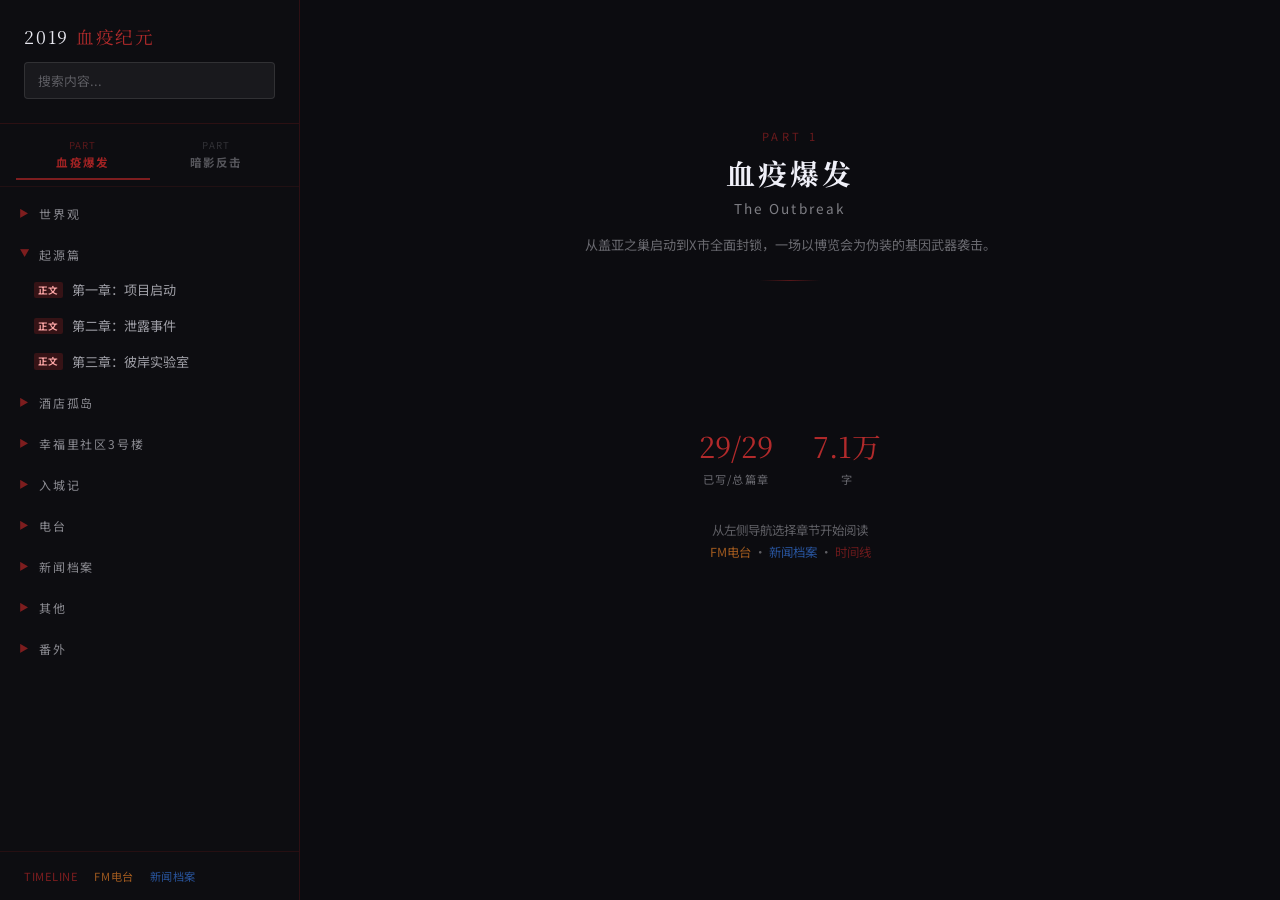
==== docs/index.html @ d45e6cfd "Add docs directory for GitHub Pages deployment" ====
<!DOCTYPE html>
<html lang="zh-CN">
<head>
<meta charset="UTF-8">
<meta name="viewport" content="width=device-width, initial-scale=1.0">
<title>2019 血疫纪元</title>
<link rel="preconnect" href="https://fonts.googleapis.com">
<link href="https://fonts.googleapis.com/css2?family=Noto+Serif+SC:wght@400;700&family=Noto+Sans+SC:wght@300;400;700&display=swap" rel="stylesheet">
<link rel="stylesheet" href="common.css">
<style>
/* ===== CSS VARIABLES ===== */
:root {
  --bg: #0c0c10;
  --bg-surface: rgba(14,14,18,0.98);
  --text: #dcdce4;
  --text-bright: #f0f0f8;
  --text-dim: rgba(220,220,228,0.55);
  --accent: rgba(200,40,40,0.8);
  --accent-dim: rgba(200,40,40,0.4);
  --accent-bg: rgba(200,40,40,0.08);
  --border: rgba(200,40,40,0.18);
  --border-dim: rgba(255,255,255,0.08);
  --radius: 4px;
  --transition: 0.25s ease;
}

/* Body override (common.css sets defaults) */
body {
  background: var(--bg);
  color: var(--text);
}

/* ===== MAIN APP ===== */
#app { display: none; min-height: 100vh; }
#app.active { display: flex; }

/* --- SIDEBAR --- */
.sidebar {
  position: fixed; left: 0; top: 0; bottom: 0;
  width: 300px; background: rgba(14,14,18,0.98);
  border-right: 1px solid rgba(180,30,30,0.2);
  overflow-y: auto; z-index: 100;
  display: flex; flex-direction: column;
  transition: transform 0.3s ease;
}
.sidebar-header {
  padding: 1.5rem; border-bottom: 1px solid rgba(180,30,30,0.18);
  flex-shrink: 0;
}
.sidebar-logo {
  font-family: 'Noto Serif SC', serif;
  font-size: 1.1rem; color: #e8e8f0;
  letter-spacing: 0.1em; cursor: pointer;
}
.sidebar-logo span { color: rgba(220,50,50,0.8); }
.sidebar-search {
  width: 100%; margin-top: 0.8rem; padding: 0.5rem 0.8rem;
  background: rgba(255,255,255,0.05); border: 1px solid rgba(255,255,255,0.1);
  color: #c8c8d0; font-size: 0.8rem; border-radius: 4px;
  font-family: 'Noto Sans SC', sans-serif;
  transition: border-color 0.3s;
}
.sidebar-search:focus { outline: none; border-color: rgba(200,40,40,0.5); }
.sidebar-search::placeholder { color: rgba(220,220,228,0.35); }

.nav-scroll { flex: 1; overflow-y: auto; padding: 0.5rem 0; }

.nav-section { margin-bottom: 0.3rem; }
.nav-section-title {
  display: flex; align-items: center; gap: 0.5rem;
  padding: 0.6rem 1.2rem; font-size: 0.75rem;
  color: rgba(220,220,228,0.6); cursor: pointer;
  letter-spacing: 0.15em; text-transform: uppercase;
  transition: color 0.3s; user-select: none;
}
.nav-section-title:hover { color: rgba(220,220,228,0.85); }
.nav-section-title .arrow {
  font-size: 0.6rem; transition: transform 0.3s;
  color: rgba(200,40,40,0.6);
}
.nav-section.open .arrow { transform: rotate(90deg); }

.nav-items {
  max-height: 0; overflow: hidden;
  transition: max-height 0.35s ease;
}
.nav-section.open .nav-items {
  max-height: 600px;
}

.nav-item {
  display: flex; align-items: center; gap: 0.6rem;
  padding: 0.5rem 1.2rem 0.5rem 2rem;
  font-size: 0.82rem; color: rgba(220,220,228,0.7);
  cursor: pointer; transition: all 0.25s;
  border-left: 2px solid transparent;
  line-height: 1.5;
}
.nav-item:hover {
  color: #f0f0f8; background: rgba(180,30,30,0.08);
  border-left-color: rgba(200,40,40,0.5);
}
.nav-item.active {
  color: #f0f0f8; background: rgba(180,30,30,0.12);
  border-left-color: rgba(200,40,40,0.8);
}
.nav-item .badge {
  font-size: 0.6rem; padding: 0.1em 0.4em;
  border-radius: 2px; font-weight: 700;
  flex-shrink: 0; letter-spacing: 0.05em;
}
.badge-news { background: rgba(59,130,246,0.22); color: #7db8fc; }
.badge-doc { background: rgba(251,191,36,0.22); color: #fcd34d; }
.badge-radio { background: rgba(168,85,247,0.22); color: #d8b4fe; }
.badge-bbs { background: rgba(34,197,94,0.22); color: #6ee7a0; }
.badge-diary { background: rgba(251,146,60,0.22); color: #fdba74; }
.badge-story { background: rgba(200,40,40,0.22); color: #fca5a5; }
.badge-setting { background: rgba(148,163,184,0.22); color: #b0bcc8; }
.badge-empty { background: rgba(120,120,120,0.15); color: #888; font-size: 0.55rem; }

/* --- PART SELECTOR --- */
.part-tabs {
  display: flex; gap: 0; padding: 0.4rem 1rem;
  border-bottom: 1px solid rgba(200,40,40,0.1);
}
.part-tab {
  flex: 1; padding: 0.5rem 0.6rem;
  text-align: center; cursor: pointer;
  font-size: 0.72rem; font-weight: 700;
  letter-spacing: 0.1em;
  color: rgba(220,220,228,0.35);
  border-bottom: 2px solid transparent;
  transition: all 0.3s;
  background: none; border: none; border-bottom: 2px solid transparent;
  font-family: 'Noto Sans SC', sans-serif;
}
.part-tab:hover { color: rgba(220,220,228,0.6); }
.part-tab.active {
  color: rgba(200,40,40,0.8);
  border-bottom-color: rgba(200,40,40,0.6);
}
.part-tab .part-num {
  display: block; font-size: 0.6rem; opacity: 0.5;
  margin-bottom: 0.1rem; font-weight: 400;
}
.part-content { display: none; }
.part-content.active { display: block; }

/* Part divider (shown in content area) */
.part-divider {
  text-align: center; padding: 3rem 1rem; margin: 2rem 0;
}
.part-divider .part-label {
  font-size: 0.7rem; letter-spacing: 0.3em;
  color: rgba(200,40,40,0.5); margin-bottom: 0.5rem;
  text-transform: uppercase;
}
.part-divider .part-title {
  font-family: 'Noto Serif SC', serif;
  font-size: 1.8rem; font-weight: 700;
  color: var(--text-bright);
  letter-spacing: 0.1em; margin-bottom: 0.3rem;
}
.part-divider .part-subtitle {
  font-size: 0.85rem; color: var(--text-dim);
  letter-spacing: 0.15em; margin-bottom: 1rem;
}
.part-divider .part-desc {
  font-size: 0.82rem; color: rgba(220,220,228,0.45);
  max-width: 500px; margin: 0 auto; line-height: 1.7;
}
.part-divider .part-line {
  width: 60px; height: 1px;
  background: linear-gradient(90deg, transparent, rgba(200,40,40,0.4), transparent);
  margin: 1.5rem auto 0;
}

/* Chapter card (for Part 2 placeholders) */
.chapter-card {
  display: flex; align-items: center; gap: 0.6rem;
  padding: 0.5rem 1.2rem 0.5rem 2rem;
  font-size: 0.82rem;
  color: rgba(220,220,228,0.3);
  cursor: default;
  border-left: 2px solid rgba(100,100,100,0.15);
  line-height: 1.5;
  transition: all 0.3s;
}
.chapter-card:hover {
  color: rgba(220,220,228,0.5);
  background: rgba(255,255,255,0.01);
}
.chapter-card .badge { opacity: 0.5; }
.chapter-card .coming-soon {
  font-size: 0.6rem; color: rgba(200,40,40,0.3);
  margin-left: auto; letter-spacing: 0.05em;
}

/* --- MAIN CONTENT --- */
.main {
  flex: 1; margin-left: 300px;
  min-height: 100vh; position: relative;
}

.content-area {
  max-width: 780px; margin: 0 auto;
  padding: 3rem 2.5rem 6rem;
}

.breadcrumb {
  font-size: 0.75rem; color: rgba(220,220,228,0.4);
  margin-bottom: 2rem; letter-spacing: 0.1em;
}
.breadcrumb span { cursor: pointer; }
.breadcrumb span:hover { color: rgba(220,220,228,0.75); }
.breadcrumb .sep { margin: 0 0.5em; color: rgba(200,40,40,0.45); }

.article-meta {
  margin-bottom: 2.5rem; padding-bottom: 1.5rem;
  border-bottom: 1px solid rgba(180,30,30,0.18);
}
.article-meta .type-badge {
  display: inline-block; font-size: 0.65rem;
  padding: 0.2em 0.6em; border-radius: 2px;
  margin-bottom: 0.8rem; letter-spacing: 0.1em;
}
.article-meta h1 {
  font-family: 'Noto Serif SC', serif;
  font-size: clamp(1.5rem, 4vw, 2.2rem);
  font-weight: 700; color: #e8e8f0;
  line-height: 1.4; margin-bottom: 0.5rem;
}
.article-meta .date {
  font-size: 0.78rem; color: rgba(220,220,228,0.45);
  font-family: 'Courier New', monospace;
}
.article-meta .reading-time {
  font-size: 0.72rem; color: rgba(220,220,228,0.35);
  margin-top: 0.3rem;
}

/* --- ARTICLE BODY --- */
.article-body {
  font-family: 'Noto Serif SC', serif;
  font-size: 1.05rem; line-height: 1.95;
  color: #e0e0e8;
}
.article-body p { margin-bottom: 1.2em; text-indent: 0; }
.article-body p + p { text-indent: 0; }

.article-body h2 {
  font-family: 'Noto Serif SC', serif;
  font-size: 1.35rem; font-weight: 700;
  color: #f0f0f8; margin: 2.5rem 0 1rem;
  padding-bottom: 0.5rem;
  border-bottom: 1px solid rgba(180,30,30,0.18);
}
.article-body h3 {
  font-family: 'Noto Serif SC', serif;
  font-size: 1.15rem; font-weight: 700;
  color: #eaeaf2; margin: 2rem 0 0.8rem;
}
.article-body h4 {
  font-family: 'Noto Serif SC', serif;
  font-size: 1.02rem; font-weight: 700;
  color: #e0e0e8; margin: 1.5rem 0 0.6rem;
}

.article-body strong { color: #e8e8f0; font-weight: 700; }
.article-body em { color: rgba(220,220,228,0.85); font-style: italic; }

.article-body blockquote {
  margin: 1.5rem 0; padding: 1rem 1.5rem;
  border-left: 3px solid rgba(200,40,40,0.5);
  background: rgba(180,30,30,0.05);
  font-style: italic; color: rgba(220,220,228,0.8);
}

.article-body pre {
  margin: 1.5rem 0; padding: 1.2rem;
  background: rgba(0,0,0,0.5); border: 1px solid rgba(255,255,255,0.08);
  border-radius: 4px; overflow-x: auto;
  font-family: 'Courier New', monospace; font-size: 0.85rem;
  line-height: 1.6; color: rgba(220,220,228,0.8);
}
.article-body code {
  font-family: 'Courier New', monospace; font-size: 0.88em;
  background: rgba(255,255,255,0.04); padding: 0.1em 0.3em;
  border-radius: 2px;
}

.article-body ul, .article-body ol {
  margin: 1rem 0 1.2rem 1.5rem;
}
.article-body li { margin-bottom: 0.4em; }

.article-body hr {
  border: none; margin: 2.5rem auto;
  width: 40%; height: 1px;
  background: linear-gradient(90deg, transparent, rgba(180,30,30,0.3), transparent);
}

.article-body table {
  width: 100%; margin: 1.5rem 0; border-collapse: collapse;
  font-size: 0.88rem;
}
.article-body th, .article-body td {
  padding: 0.6rem 0.8rem; text-align: left;
  border-bottom: 1px solid rgba(255,255,255,0.1);
}
.article-body th {
  color: #f0f0f8; font-weight: 700;
  background: rgba(180,30,30,0.08);
  font-size: 0.8rem; letter-spacing: 0.05em;
}
.article-body td { color: rgba(220,220,228,0.85); }

.article-body .meta-block {
  margin: 1.5rem 0; padding: 1rem 1.2rem;
  background: rgba(0,0,0,0.4);
  border: 1px solid rgba(180,30,30,0.18);
  border-radius: 4px; font-size: 0.88rem;
  line-height: 1.8;
}
.article-body .meta-block strong {
  color: rgba(220,50,50,0.85);
}

.article-body .scene-break {
  text-align: center; margin: 2rem 0;
  color: rgba(200,40,40,0.45); letter-spacing: 1em;
  font-size: 0.9rem;
}

.article-body a {
  color: rgba(220,60,60,0.85); text-decoration: none;
  border-bottom: 1px solid rgba(200,40,40,0.3);
  transition: all 0.3s;
}
.article-body a:hover { color: #f0f0f8; border-color: rgba(200,40,40,0.6); }

/* --- TIMELINE --- */
#timeline-view { display: none; padding: 2rem 0; }
#timeline-view.active { display: block; }

.timeline-header {
  text-align: center; margin-bottom: 3rem;
}
.timeline-header h2 {
  font-family: 'Noto Serif SC', serif;
  font-size: 1.8rem; color: #e8e8f0;
  letter-spacing: 0.1em;
}
.timeline-header p {
  font-size: 0.85rem; color: rgba(220,220,228,0.5);
  margin-top: 0.5rem;
}

.timeline-container { position: relative; padding: 0 2rem; }
.timeline-line {
  position: absolute; left: 50%; top: 0; bottom: 0;
  width: 2px; background: rgba(200,40,40,0.25);
  transform: translateX(-50%);
}

.timeline-event {
  position: relative; width: 45%;
  padding: 1.2rem 1.5rem; margin-bottom: 2rem;
  background: rgba(255,255,255,0.03);
  border: 1px solid rgba(255,255,255,0.08);
  border-radius: 6px; cursor: pointer;
  transition: all 0.3s;
}
.timeline-event:hover {
  background: rgba(180,30,30,0.08);
  border-color: rgba(200,40,40,0.3);
  transform: translateY(-2px);
}
.timeline-event:nth-child(odd) { margin-left: 5%; }
.timeline-event:nth-child(even) { margin-left: 50%; }

.timeline-event .ev-date {
  font-size: 0.72rem; color: rgba(220,60,60,0.75);
  font-family: 'Courier New', monospace;
  letter-spacing: 0.1em; margin-bottom: 0.4rem;
}
.timeline-event .ev-title {
  font-family: 'Noto Serif SC', serif;
  font-size: 0.95rem; color: #f0f0f8;
  margin-bottom: 0.3rem;
}
.timeline-event .ev-desc {
  font-size: 0.78rem; color: rgba(220,220,228,0.55);
  line-height: 1.5;
}
.timeline-event .ev-dot {
  position: absolute; top: 1.5rem;
  width: 10px; height: 10px;
  background: rgba(200,40,40,0.6);
  border: 2px solid rgba(200,40,40,0.4);
  border-radius: 50%;
}
.timeline-event:nth-child(odd) .ev-dot { right: -30px; }
.timeline-event:nth-child(even) .ev-dot { left: -30px; }

/* --- MOBILE --- */
.mobile-toggle {
  display: none; position: fixed; top: 1rem; left: 1rem;
  z-index: 200; width: 40px; height: 40px;
  background: rgba(12,12,15,0.95); border: 1px solid rgba(180,30,30,0.2);
  border-radius: 4px; cursor: pointer;
  align-items: center; justify-content: center;
  color: rgba(200,200,208,0.6); font-size: 1.2rem;
  transition: all var(--transition);
}
.mobile-toggle:hover {
  border-color: var(--accent);
  color: var(--text-bright);
}
.sidebar-overlay {
  display: none; position: fixed; inset: 0;
  background: rgba(0,0,0,0.6); z-index: 99;
}
@media (max-width: 768px) {
  .mobile-toggle { display: flex; }
  .sidebar { transform: translateX(-100%); width: 280px; }
  .sidebar.open { transform: translateX(0); }
  .sidebar-overlay.open { display: block; }
  .main { margin-left: 0; }
  .content-area { padding: 4rem 1.5rem 4rem; }
  .timeline-event { width: 80%; margin-left: 15% !important; }
  .timeline-line { left: 8%; }
  .timeline-event .ev-dot { left: -15px !important; right: auto !important; }
}
@media (max-width: 480px) {
  .timeline-event { width: 85%; margin-left: 12% !important; }
  .timeline-line { left: 6%; }
  .timeline-event .ev-dot { left: -12px !important; width: 8px; height: 8px; }
}

/* --- WELCOME SCREEN --- */
.welcome {
  max-width: 600px; margin: 8vh auto 0;
  text-align: center; padding: 2rem;
}
.welcome h1 {
  font-family: 'Noto Serif SC', serif;
  font-size: 2rem; color: #e8e8f0;
  letter-spacing: 0.1em; margin-bottom: 1rem;
}
.welcome .divider {
  width: 60px; height: 1px;
  background: rgba(180,30,30,0.4);
  margin: 1.5rem auto;
}
.welcome p {
  font-size: 0.9rem; color: rgba(220,220,228,0.55);
  line-height: 1.8;
}
.welcome .stats {
  display: flex; justify-content: center; gap: 2.5rem;
  margin-top: 2rem; flex-wrap: wrap;
}
.welcome .stat {
  text-align: center;
}
.welcome .stat-num {
  font-family: 'Noto Serif SC', serif;
  font-size: 1.8rem; color: rgba(220,50,50,0.8);
}
.welcome .stat-label {
  font-size: 0.7rem; color: rgba(220,220,228,0.45);
  letter-spacing: 0.1em; margin-top: 0.3rem;
}

/* --- SCROLL TO TOP --- */
.scroll-top {
  position: fixed; bottom: 2rem; right: 2rem;
  width: 40px; height: 40px;
  background: var(--bg-surface);
  border: 1px solid var(--border);
  border-radius: 50%;
  color: var(--text-dim);
  font-size: 1.1rem; cursor: pointer;
  display: flex; align-items: center; justify-content: center;
  opacity: 0; visibility: hidden;
  transition: all var(--transition);
  z-index: 50;
  font-family: 'Noto Sans SC', sans-serif;
}
.scroll-top.visible { opacity: 1; visibility: visible; }
.scroll-top:hover {
  border-color: var(--accent);
  color: var(--text-bright);
  transform: translateY(-2px);
}

/* --- ANIMATIONS --- */
@keyframes fadeIn {
  from { opacity: 0; transform: translateY(15px); }
  to { opacity: 1; transform: translateY(0); }
}
.fade-in { animation: fadeIn 0.5s ease forwards; }

/* --- READING PROGRESS --- */
.reading-progress {
  position: fixed; top: 0; left: 300px; right: 0;
  height: 2px; z-index: 50; background: transparent;
}
.reading-progress .bar {
  height: 100%; width: 0%;
  background: linear-gradient(90deg, rgba(200,40,40,0.7), rgba(200,40,40,0.3));
  transition: width 0.1s;
}
@media (max-width: 768px) {
  .reading-progress { left: 0; }
}

/* --- NAV FOOTER --- */
.nav-footer {
  padding: 1rem 1.5rem;
  border-top: 1px solid rgba(180,30,30,0.15);
  flex-shrink: 0;
}
.nav-footer a {
  font-size: 0.7rem; color: rgba(220,220,228,0.35);
  text-decoration: none; letter-spacing: 0.05em;
  transition: color 0.3s;
}
.nav-footer a:hover { color: rgba(220,220,228,0.8); }
</style>
</head>
<body>

<!-- ===== MAIN APP ===== -->
<div id="app" class="active">

  <!-- Mobile Toggle -->
  <button class="mobile-toggle" onclick="toggleSidebar()" aria-label="打开导航菜单">&#9776;</button>
  <div class="sidebar-overlay" onclick="toggleSidebar()"></div>

  <!-- Reading Progress -->
  <div class="reading-progress"><div class="bar" id="progress-bar"></div></div>

  <!-- Sidebar -->
  <nav class="sidebar" id="sidebar">
    <div class="sidebar-header">
      <div class="sidebar-logo" onclick="showWelcome()" style="cursor:pointer;">2019 <span>血疫纪元</span></div>
      <input type="text" class="sidebar-search" id="search-input" placeholder="搜索内容..." oninput="handleSearch(this.value)">
    </div>
    <div class="part-tabs">
      <button class="part-tab active" onclick="switchPart(1)">
        <span class="part-num">PART</span>血疫爆发
      </button>
      <button class="part-tab" onclick="switchPart(2)">
        <span class="part-num">PART</span>暗影反击
      </button>
    </div>
    <div class="nav-scroll" id="nav-container"></div>
    <div class="nav-footer" style="display:flex;flex-direction:column;gap:0.5rem;">
      <div style="display:flex;gap:1rem;">
        <a onclick="showTimeline()" style="cursor:pointer;color:rgba(200,40,40,0.6);">TIMELINE</a>
        <a href="radio.html" style="color:rgba(255,140,40,0.6);">FM电台</a>
        <a href="news.html" style="color:rgba(59,130,246,0.6);">新闻档案</a>
      </div>
    </div>
  </nav>

  <!-- Main Content -->
  <main class="main" id="main-content">
    <div class="content-area" id="content-area" aria-live="polite"></div>
  </main>

  <!-- Scroll to Top -->
  <button class="scroll-top" id="scroll-top" onclick="window.scrollTo({top:0})" aria-label="回到顶部">&uarr;</button>

</div>

<script src="content.js"></script>
<script src="utils.js"></script>
<script>
// ===== INIT =====
document.addEventListener('DOMContentLoaded', () => {
  buildNavigation();
  showWelcome();
});

// ===== PART MANAGEMENT =====
let currentPart = 1;

function switchPart(part) {
  currentPart = part;
  // Update tab buttons
  document.querySelectorAll('.part-tab').forEach((tab, i) => {
    tab.classList.toggle('active', i === part - 1);
  });
  buildNavigation();
  showPartWelcome(part);
}

// ===== NAVIGATION =====
function buildNavigation() {
  const nav = document.getElementById('nav-container');
  nav.innerHTML = '';

  const sections = CONTENT_SECTIONS[currentPart] || [];

  sections.forEach(section => {
    const sec = document.createElement('div');
    sec.className = 'nav-section' + (section.open ? ' open' : '');

    const title = document.createElement('div');
    title.className = 'nav-section-title';
    title.innerHTML = `<span class="arrow">&#9654;</span> ${section.title}`;
    title.onclick = () => sec.classList.toggle('open');
    sec.appendChild(title);

    const items = document.createElement('div');
    items.className = 'nav-items';

    section.items.forEach(item => {
      if (item.empty) {
        // Placeholder — non-clickable
        const el = document.createElement('div');
        el.className = 'chapter-card';
        let badgeClass = 'badge-' + (item.type || 'story');
        let badgeLabel = TYPE_LABELS[item.type] || '';
        el.innerHTML = `<span class="badge ${badgeClass}">${badgeLabel}</span> ${item.title}<span class="coming-soon">待写</span>`;
        items.appendChild(el);
      } else {
        const el = document.createElement('div');
        el.className = 'nav-item';
        el.dataset.id = item.id;
        let badgeClass = 'badge-' + (item.type || 'story');
        let badgeLabel = TYPE_LABELS[item.type] || item.type || '';
        el.innerHTML = `<span class="badge ${badgeClass}">${badgeLabel}</span> ${item.title}`;
        el.onclick = () => {
          openContent(item.id);
          document.getElementById('sidebar').classList.remove('open');
          document.querySelector('.sidebar-overlay').classList.remove('open');
        };
        items.appendChild(el);
      }
    });

    sec.appendChild(items);
    nav.appendChild(sec);
  });
}

const TYPE_LABELS = {
  news: '新闻', doc: '档案', radio: '电台', bbs: '论坛',
  diary: '日记', story: '正文', setting: '设定', ad: '广告'
};

// ===== SEARCH =====
function handleSearch(query) {
  const q = query.toLowerCase().trim();
  const navItems = document.querySelectorAll('.nav-item, .chapter-card');
  const navSections = document.querySelectorAll('.nav-section');

  if (!q) {
    navItems.forEach(el => el.style.display = '');
    navSections.forEach(el => el.style.display = '');
    return;
  }

  navSections.forEach(sec => {
    const items = sec.querySelectorAll('.nav-item, .chapter-card');
    let hasVisible = false;
    items.forEach(item => {
      const text = item.textContent.toLowerCase();
      if (text.includes(q)) { item.style.display = ''; hasVisible = true; }
      else { item.style.display = 'none'; }
    });
    sec.style.display = hasVisible ? '' : 'none';
    if (hasVisible) sec.classList.add('open');
  });
}

// ===== WELCOME SCREEN =====
function showWelcome() {
  document.querySelectorAll('.nav-item').forEach(el => el.classList.remove('active'));
  switchPart(1);
}

function showPartWelcome(part) {
  document.querySelectorAll('.nav-item').forEach(el => el.classList.remove('active'));
  const area = document.getElementById('content-area');
  const partData = PARTS.find(p => p.id === part);
  const pItems = CONTENT_DATA.filter(c => c.part === part && !c.empty);
  const pTotal = CONTENT_DATA.filter(c => c.part === part);
  const totalWords = pItems.reduce((sum, c) => sum + (c.content ? c.content.length : 0), 0);

  area.innerHTML = `
    <div class="fade-in">
      <div class="part-divider">
        <div class="part-label">PART ${part}</div>
        <div class="part-title">${partData.title}</div>
        <div class="part-subtitle">${partData.subtitle}</div>
        <div class="part-desc">${partData.desc}</div>
        <div class="part-line"></div>
      </div>
      <div class="welcome" style="margin-top:0;">
        <div class="stats">
          <div class="stat">
            <div class="stat-num">${pItems.length}/${pTotal.length}</div>
            <div class="stat-label">已写/总篇章</div>
          </div>
          <div class="stat">
            <div class="stat-num">${(totalWords / 10000).toFixed(1)}万</div>
            <div class="stat-label">字</div>
          </div>
        </div>
        <p style="margin-top:2rem;font-size:0.78rem;color:rgba(220,220,228,0.4);line-height:1.8;">
          从左侧导航选择章节开始阅读<br>
          <a href="radio.html" style="color:rgba(255,140,40,0.6);text-decoration:none;">FM电台</a> &middot;
          <a href="news.html" style="color:rgba(59,130,246,0.6);text-decoration:none;">新闻档案</a> &middot;
          <span style="cursor:pointer;color:rgba(200,40,40,0.5);" onclick="showTimeline()">时间线</span>
        </p>
      </div>
    </div>
  `;
}

// ===== OPEN CONTENT =====
function openContent(id) {
  const data = CONTENT_DATA.find(c => c.id === id);
  if (!data || data.empty) return;

  // Update nav active state
  document.querySelectorAll('.nav-item').forEach(el => {
    el.classList.toggle('active', el.dataset.id === id);
  });

  const area = document.getElementById('content-area');
  const typeClass = 'badge-' + (data.type || 'story');
  const typeLabel = TYPE_LABELS[data.type] || '';

  const html = renderMarkdown(data.content);

  const partLabel = data.part ? `Part ${data.part}` : '';
  area.innerHTML = `
    <div class="fade-in">
      <div class="breadcrumb">
        <span onclick="showWelcome()">首页</span>
        <span class="sep">/</span>
        ${partLabel ? `<span onclick="switchPart(${data.part})">${partLabel}</span><span class="sep">/</span>` : ''}
        <span>${data.section || ''}</span>
      </div>
      <div class="article-meta">
        <span class="type-badge ${typeClass}">${typeLabel}</span>
        <h1>${data.title}</h1>
        ${data.date ? `<div class="date">${data.date}</div>` : ''}
        <div class="reading-time">约 ${Math.ceil(data.content.length / 500)} 分钟阅读</div>
      </div>
      <div class="article-body">${html}</div>
    </div>
  `;

  // Scroll to top
  window.scrollTo({ top: 0, behavior: 'smooth' });
}

// ===== MARKDOWN RENDERER (defined in utils.js) =====
// Using shared renderMarkdown, inlineFormat, escapeHtml from utils.js

function renderMarkdown_unused_placeholder(md) {
  if (!md) return '';

  // Normalize line endings
  md = md.replace(/\r\n/g, '\n').replace(/\r/g, '\n');

  // Escape HTML (but preserve our own tags later)
  let html = '';
  const lines = md.split('\n');
  let inCodeBlock = false;
  let inTable = false;
  let tableRows = [];
  let inList = false;
  let listType = '';
  let listItems = [];
  let paragraph = [];

  function flushParagraph() {
    if (paragraph.length > 0) {
      const text = paragraph.join('\n');
      // Check if it's a meta block (starts with bold text containing colon)
      if (isMetaBlock(text)) {
        html += `<div class="meta-block">${inlineFormat(escapeHtml(text))}</div>`;
      } else {
        html += `<p>${inlineFormat(escapeHtml(text))}</p>`;
      }
      paragraph = [];
    }
  }

  function flushList() {
    if (listItems.length > 0) {
      const tag = listType === 'ol' ? 'ol' : 'ul';
      html += `<${tag}>${listItems.map(i => `<li>${inlineFormat(escapeHtml(i))}</li>`).join('')}</${tag}>`;
      listItems = [];
      inList = false;
    }
  }

  function flushTable() {
    if (tableRows.length > 0) {
      html += '<table>';
      tableRows.forEach((row, i) => {
        const tag = i === 0 ? 'th' : 'td';
        if (i === 0) html += '<thead><tr>';
        else if (i === 1) { /* separator row, skip */ }
        else { if (i === 2) html += '<tbody>'; html += '<tr>'; }

        if (i !== 1) {
          row.forEach(cell => {
            html += `<${tag}>${inlineFormat(escapeHtml(cell.trim()))}</${tag}>`;
          });
        }

        if (i === 0) html += '</tr></thead>';
        else if (i === 1) { /* skip */ }
        else html += '</tr>';
      });
      html += '</tbody></table>';
      tableRows = [];
      inTable = false;
    }
  }

  function isMetaBlock(text) {
    // Check if lines are mostly bold key-value pairs
    const lines = text.split('\n');
    let boldCount = 0;
    lines.forEach(l => { if (l.match(/^\*\*[^*]+:\s*/)) boldCount++; });
    return boldCount >= 2 && boldCount >= lines.length * 0.5;
  }

  for (let i = 0; i < lines.length; i++) {
    const line = lines[i];
    const trimmed = line.trim();

    // Code block
    if (trimmed.startsWith('```')) {
      if (inCodeBlock) {
        html += '</pre>';
        inCodeBlock = false;
      } else {
        flushParagraph(); flushList(); flushTable();
        html += '<pre>';
        inCodeBlock = true;
      }
      continue;
    }

    if (inCodeBlock) {
      html += escapeHtml(line) + '\n';
      continue;
    }

    // Horizontal rule / scene break
    if (/^---+\s*$/.test(trimmed) || /^\*\*\*+\s*$/.test(trimmed)) {
      flushParagraph(); flushList(); flushTable();
      html += '<div class="scene-break">&middot; &middot; &middot;</div>';
      continue;
    }

    // Empty line
    if (!trimmed) {
      flushParagraph(); flushList(); flushTable();
      continue;
    }

    // Headers
    const hMatch = trimmed.match(/^(#{1,3})\s+(.+)/);
    if (hMatch) {
      flushParagraph(); flushList(); flushTable();
      const level = hMatch[1].length;
      html += `<h${level + 1}>${inlineFormat(escapeHtml(hMatch[2]))}</h${level + 1}>`;
      continue;
    }

    // Table row
    if (trimmed.startsWith('|') && trimmed.endsWith('|')) {
      flushParagraph(); flushList();
      if (!inTable) inTable = true;
      const cells = trimmed.split('|').filter(c => c.trim() !== '');
      tableRows.push(cells);
      continue;
    }

    // Unordered list
    if (/^[-*+]\s+/.test(trimmed)) {
      flushParagraph(); flushTable();
      if (!inList) { inList = true; listType = 'ul'; }
      listItems.push(trimmed.replace(/^[-*+]\s+/, ''));
      continue;
    }

    // Ordered list
    if (/^\d+\.\s+/.test(trimmed)) {
      flushParagraph(); flushTable();
      if (!inList) { inList = true; listType = 'ol'; }
      listItems.push(trimmed.replace(/^\d+\.\s+/, ''));
      continue;
    }

    // Blockquote
    if (trimmed.startsWith('>')) {
      flushParagraph(); flushList(); flushTable();
      const quoteLines = [];
      while (i < lines.length && lines[i].trim().startsWith('>')) {
        quoteLines.push(lines[i].trim().replace(/^>\s?/, ''));
        i++;
      }
      i--; // Back up one
      html += `<blockquote>${inlineFormat(escapeHtml(quoteLines.join('\n')))}</blockquote>`;
      continue;
    }

    // Flush list if we hit non-list content
    if (inList) flushList();
    if (inTable) flushTable();

    // Regular paragraph
    paragraph.push(trimmed);
  }

  flushParagraph(); flushList(); flushTable();

  return html;
}

function escapeHtml(text) {
  return text
    .replace(/&/g, '&amp;')
    .replace(/</g, '&lt;')
    .replace(/>/g, '&gt;');
}

function inlineFormat(text) {
  // Bold
  text = text.replace(/\*\*([^*]+)\*\*/g, '<strong>$1</strong>');
  // Italic
  text = text.replace(/\*([^*]+)\*/g, '<em>$1</em>');
  // Inline code
  text = text.replace(/`([^`]+)`/g, '<code>$1</code>');
  // Links
  text = text.replace(/\[([^\]]+)\]\(([^)]+)\)/g, '<a href="$2" target="_blank">$1</a>');
  // Line breaks
  text = text.replace(/\n/g, '<br>');
  return text;
}

// ===== TIMELINE =====
function showTimeline() {
  document.querySelectorAll('.nav-item').forEach(el => el.classList.remove('active'));
  const area = document.getElementById('content-area');

  const timelineEvents = [
    { date: '2019.08', title: '盖亚之巢计划启动', desc: '永生树集团启动"盖亚之巢"项目，目标25,600名受试者', id: 'origin-01' },
    { date: '2019.09.10', title: '博览会招标公告', desc: 'X市获得农博会承办权，北极星集团中标独家物流', id: 'news-shangbao', hasContent: true },
    { date: '2019.10', title: '军运会掩护运输', desc: '国际军事运动会期间，"冰载凝胶"以BSL-4标签走私入境', id: null },
    { date: '2019.10.13', title: '实验室泄露事件', desc: '盖亚意识突破实验室控制，12名研究人员被同化', id: 'origin-02' },
    { date: '2019.11初', title: '蓝色星尘免费发放', desc: '"蓝色星尘"电子烟油通过免费试用在年轻人中扩散', id: 'bluedust-ad', hasContent: true },
    { date: '2019.11.19', title: '大桥事件', desc: '冷链货车司机在长江大桥上抽搐倒下——第一个公开信号', id: 'news-chenbao', hasContent: true },
    { date: '2019.11.19', title: 'BBS求助帖', desc: '"我爸是不是中邪了？"——蓝色电子烟的异常反应', id: null },
    { date: '2019.11.21', title: '电台路怒事件', desc: 'FM101.7交通节目：两名司机在立交桥上"原始尖叫"', id: 'radio-traffic', hasContent: true },
    { date: '2019.11.25', title: '北极星酒店封锁', desc: '特警封锁北极星酒店19楼，一名感染儿童逃脱', id: 'hotel-p1', hasContent: true },
    { date: '2019.11.25', title: '入城记', desc: '市民李卫误触蓝色凝胶，被"处理"为武器原材料', id: 'entry-citizen', hasContent: true },
    { date: '2019.11.25', title: '晚报头版', desc: '《X市晚报》以"重大火灾"为由报道酒店封锁', id: 'news-wanbao', hasContent: true },
    { date: '2019.11下旬', title: '幸福里社区3号楼', desc: '"母亲"同化整栋居民，K-7被提升为主节点K-8', id: 'b3-hive', hasContent: true },
    { date: '2019.11下旬', title: '净化行动', desc: 'M-10执行赫菲斯托斯协议，K-8将全部数据下载入自身大脑', id: 'b3-survivor', hasContent: true },
    { date: '2019.11下旬', title: '档案员出逃', desc: '唯一的幸存者携带137位居民的记忆，从地下防空洞逃出', id: 'b3-ghost', hasContent: true },
    { date: '2019.11下旬', title: '老王的日记', desc: '隔离墙建设工人见证进口蓝色凝胶被国产替代品替换', id: 'diary-wang', hasContent: true },
    { date: '不明', title: '圣女计划', desc: '第7工作组完成A-01改造，"甘露"——完美的社会控制工具诞生', id: 'side-manna', hasContent: true },
  ];

  let html = `
    <div class="timeline-header fade-in">
      <h2>时间线</h2>
      <p>2019年8月 — 11月 &middot; 点击事件跳转阅读</p>
    </div>
    <div class="timeline-container">
      <div class="timeline-line"></div>
  `;

  timelineEvents.forEach(ev => {
    const clickable = ev.id && ev.hasContent;
    html += `
      <div class="timeline-event" ${clickable ? `onclick="openContent('${ev.id}')"` : ''}>
        <div class="ev-dot"></div>
        <div class="ev-date">${ev.date}</div>
        <div class="ev-title">${ev.title}</div>
        <div class="ev-desc">${ev.desc}</div>
      </div>
    `;
  });

  html += '</div>';
  area.innerHTML = html;
  window.scrollTo(0, 0);
}

// ===== SIDEBAR TOGGLE (MOBILE) =====
function toggleSidebar() {
  document.getElementById('sidebar').classList.toggle('open');
  document.querySelector('.sidebar-overlay').classList.toggle('open');
}

// ===== READING PROGRESS + SCROLL TO TOP (throttled) =====
let _scrollTicking = false;
window.addEventListener('scroll', () => {
  if (!_scrollTicking) {
    requestAnimationFrame(() => {
      const bar = document.getElementById('progress-bar');
      if (bar) {
        const scrollTop = window.scrollY;
        const docHeight = document.documentElement.scrollHeight - window.innerHeight;
        bar.style.width = (docHeight > 0 ? (scrollTop / docHeight) * 100 : 0) + '%';
        const stb = document.getElementById('scroll-top');
        if (stb) stb.classList.toggle('visible', scrollTop > 400);
      }
      _scrollTicking = false;
    });
    _scrollTicking = true;
  }
});

// ===== KEYBOARD SHORTCUTS =====
document.addEventListener('keydown', e => {
  if (e.key === 'Escape') {
    const sidebar = document.getElementById('sidebar');
    if (sidebar.classList.contains('open')) toggleSidebar();
  }
});
</script>
</body>
</html>
---- docs/common.css ----
/* ===== common.css — Shared styles for 2019血疫纪元 website ===== */

/* Reset */
*, *::before, *::after { margin: 0; padding: 0; box-sizing: border-box; }
html { font-size: 16px; scroll-behavior: smooth; }

/* Selection */
::selection { background: rgba(200,40,40,0.45); color: #fff; }

/* Scrollbar */
::-webkit-scrollbar { width: 6px; }
::-webkit-scrollbar-track { background: transparent; }
::-webkit-scrollbar-thumb { background: rgba(200,40,40,0.3); border-radius: 3px; }
::-webkit-scrollbar-thumb:hover { background: rgba(200,40,40,0.5); }

/* Focus styles for accessibility */
:focus-visible {
  outline: 2px solid rgba(200,40,40,0.5);
  outline-offset: 2px;
}
button:focus-visible, a:focus-visible {
  outline: 2px solid rgba(200,40,40,0.7);
  outline-offset: 2px;
  border-radius: 2px;
}

/* Reduced motion */
@media (prefers-reduced-motion: reduce) {
  *, *::before, *::after {
    animation-duration: 0.01ms !important;
    animation-iteration-count: 1 !important;
    transition-duration: 0.01ms !important;
  }
  html { scroll-behavior: auto; }
}

/* Common body setup (can be overridden per-page) */
body {
  font-family: 'Noto Sans SC', 'PingFang SC', 'Microsoft YaHei', sans-serif;
  background: #0c0c10;
  color: #dcdce4;
  overflow-x: hidden;
  min-height: 100vh;
}

/* Page header (shared across radio, news, landing) */
.page-header {
  position: fixed; top: 0; left: 0; right: 0; z-index: 100;
  display: flex; align-items: center; justify-content: space-between;
  padding: 0.8rem 2rem;
  background: rgba(10,10,14,0.95);
  border-bottom: 1px solid rgba(200,40,40,0.12);
  backdrop-filter: blur(10px);
}
.page-header .logo {
  font-family: 'Noto Serif SC', serif;
  font-size: 0.9rem; color: #e8e8f0;
  cursor: pointer; text-decoration: none;
}
.page-header .logo span { color: rgba(200,40,40,0.8); }
.page-header .nav-links {
  display: flex; gap: 1rem; align-items: center;
}
.page-header .nav-links a {
  font-size: 0.75rem; color: rgba(220,220,228,0.5);
  text-decoration: none; transition: color 0.3s;
}
.page-header .nav-links a:hover { color: rgba(200,40,40,0.8); }
.page-header .nav-links a.active { color: rgba(200,40,40,0.7); }

/* Fade-in animation */
@keyframes fadeIn {
  from { opacity: 0; transform: translateY(12px); }
  to { opacity: 1; transform: translateY(0); }
}
.fade-in { animation: fadeIn 0.4s ease forwards; }

/* Toast notification */
.toast {
  position: fixed; bottom: 2rem; left: 50%; transform: translateX(-50%);
  padding: 0.6rem 1.5rem;
  background: rgba(14,14,18,0.95);
  border: 1px solid rgba(200,40,40,0.3);
  border-radius: 6px;
  color: rgba(220,220,228,0.8);
  font-size: 0.82rem;
  z-index: 999;
  animation: fadeIn 0.3s ease;
  pointer-events: none;
}
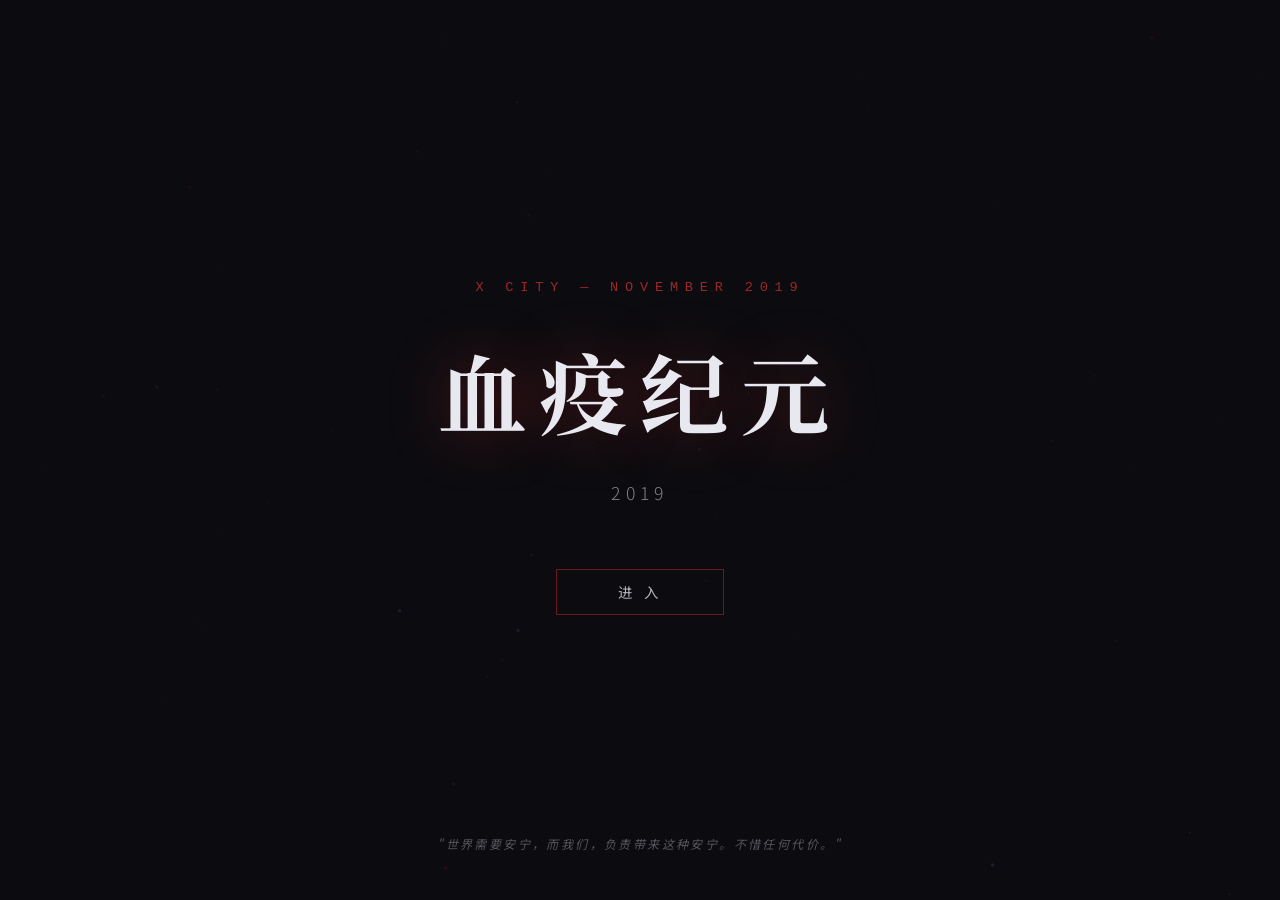
==== commit 4dc6374b: "Restructure: landing.html -> index.html, main app -> app.html" ====
--- a/docs/index.html
+++ b/docs/index.html
@@ -4,1037 +4,158 @@
 <meta charset="UTF-8">
 <meta name="viewport" content="width=device-width, initial-scale=1.0">
 <title>2019 血疫纪元</title>
-<link rel="preconnect" href="https://fonts.googleapis.com">
 <link href="https://fonts.googleapis.com/css2?family=Noto+Serif+SC:wght@400;700&family=Noto+Sans+SC:wght@300;400;700&display=swap" rel="stylesheet">
-<link rel="stylesheet" href="common.css">
 <style>
-/* ===== CSS VARIABLES ===== */
-:root {
-  --bg: #0c0c10;
-  --bg-surface: rgba(14,14,18,0.98);
-  --text: #dcdce4;
-  --text-bright: #f0f0f8;
-  --text-dim: rgba(220,220,228,0.55);
-  --accent: rgba(200,40,40,0.8);
-  --accent-dim: rgba(200,40,40,0.4);
-  --accent-bg: rgba(200,40,40,0.08);
-  --border: rgba(200,40,40,0.18);
-  --border-dim: rgba(255,255,255,0.08);
-  --radius: 4px;
-  --transition: 0.25s ease;
+*, *::before, *::after { margin: 0; padding: 0; box-sizing: border-box; }
+html { font-size: 16px; }
+body {
+  font-family: 'Noto Sans SC', sans-serif;
+  background: #0c0c10;
+  color: #dcdce4;
+  overflow: hidden;
+  height: 100vh;
+}
+::selection { background: rgba(200,40,40,0.45); color: #fff; }
+
+/* Focus */
+:focus-visible {
+  outline: 2px solid rgba(200,40,40,0.5);
+  outline-offset: 2px;
 }
 
-/* Body override (common.css sets defaults) */
-body {
-  background: var(--bg);
-  color: var(--text);
+/* Reduced motion */
+@media (prefers-reduced-motion: reduce) {
+  *, *::before, *::after {
+    animation-duration: 0.01ms !important;
+    transition-duration: 0.01ms !important;
+  }
 }
 
-/* ===== MAIN APP ===== */
-#app { display: none; min-height: 100vh; }
-#app.active { display: flex; }
-
-/* --- SIDEBAR --- */
-.sidebar {
-  position: fixed; left: 0; top: 0; bottom: 0;
-  width: 300px; background: rgba(14,14,18,0.98);
-  border-right: 1px solid rgba(180,30,30,0.2);
-  overflow-y: auto; z-index: 100;
+.landing {
+  position: fixed; inset: 0;
   display: flex; flex-direction: column;
-  transition: transform 0.3s ease;
+  align-items: center; justify-content: center;
+  background: #0c0c10;
 }
-.sidebar-header {
-  padding: 1.5rem; border-bottom: 1px solid rgba(180,30,30,0.18);
-  flex-shrink: 0;
+#canvas {
+  position: absolute; inset: 0; width: 100%; height: 100%;
 }
-.sidebar-logo {
-  font-family: 'Noto Serif SC', serif;
-  font-size: 1.1rem; color: #e8e8f0;
-  letter-spacing: 0.1em; cursor: pointer;
+.content {
+  position: relative; z-index: 2;
+  text-align: center; padding: 2rem;
 }
-.sidebar-logo span { color: rgba(220,50,50,0.8); }
-.sidebar-search {
-  width: 100%; margin-top: 0.8rem; padding: 0.5rem 0.8rem;
-  background: rgba(255,255,255,0.05); border: 1px solid rgba(255,255,255,0.1);
-  color: #c8c8d0; font-size: 0.8rem; border-radius: 4px;
-  font-family: 'Noto Sans SC', sans-serif;
-  transition: border-color 0.3s;
-}
-.sidebar-search:focus { outline: none; border-color: rgba(200,40,40,0.5); }
-.sidebar-search::placeholder { color: rgba(220,220,228,0.35); }
-
-.nav-scroll { flex: 1; overflow-y: auto; padding: 0.5rem 0; }
-
-.nav-section { margin-bottom: 0.3rem; }
-.nav-section-title {
-  display: flex; align-items: center; gap: 0.5rem;
-  padding: 0.6rem 1.2rem; font-size: 0.75rem;
-  color: rgba(220,220,228,0.6); cursor: pointer;
-  letter-spacing: 0.15em; text-transform: uppercase;
-  transition: color 0.3s; user-select: none;
-}
-.nav-section-title:hover { color: rgba(220,220,228,0.85); }
-.nav-section-title .arrow {
-  font-size: 0.6rem; transition: transform 0.3s;
-  color: rgba(200,40,40,0.6);
-}
-.nav-section.open .arrow { transform: rotate(90deg); }
-
-.nav-items {
-  max-height: 0; overflow: hidden;
-  transition: max-height 0.35s ease;
-}
-.nav-section.open .nav-items {
-  max-height: 600px;
-}
-
-.nav-item {
-  display: flex; align-items: center; gap: 0.6rem;
-  padding: 0.5rem 1.2rem 0.5rem 2rem;
-  font-size: 0.82rem; color: rgba(220,220,228,0.7);
-  cursor: pointer; transition: all 0.25s;
-  border-left: 2px solid transparent;
-  line-height: 1.5;
-}
-.nav-item:hover {
-  color: #f0f0f8; background: rgba(180,30,30,0.08);
-  border-left-color: rgba(200,40,40,0.5);
-}
-.nav-item.active {
-  color: #f0f0f8; background: rgba(180,30,30,0.12);
-  border-left-color: rgba(200,40,40,0.8);
-}
-.nav-item .badge {
-  font-size: 0.6rem; padding: 0.1em 0.4em;
-  border-radius: 2px; font-weight: 700;
-  flex-shrink: 0; letter-spacing: 0.05em;
-}
-.badge-news { background: rgba(59,130,246,0.22); color: #7db8fc; }
-.badge-doc { background: rgba(251,191,36,0.22); color: #fcd34d; }
-.badge-radio { background: rgba(168,85,247,0.22); color: #d8b4fe; }
-.badge-bbs { background: rgba(34,197,94,0.22); color: #6ee7a0; }
-.badge-diary { background: rgba(251,146,60,0.22); color: #fdba74; }
-.badge-story { background: rgba(200,40,40,0.22); color: #fca5a5; }
-.badge-setting { background: rgba(148,163,184,0.22); color: #b0bcc8; }
-.badge-empty { background: rgba(120,120,120,0.15); color: #888; font-size: 0.55rem; }
-
-/* --- PART SELECTOR --- */
-.part-tabs {
-  display: flex; gap: 0; padding: 0.4rem 1rem;
-  border-bottom: 1px solid rgba(200,40,40,0.1);
-}
-.part-tab {
-  flex: 1; padding: 0.5rem 0.6rem;
-  text-align: center; cursor: pointer;
-  font-size: 0.72rem; font-weight: 700;
-  letter-spacing: 0.1em;
-  color: rgba(220,220,228,0.35);
-  border-bottom: 2px solid transparent;
-  transition: all 0.3s;
-  background: none; border: none; border-bottom: 2px solid transparent;
-  font-family: 'Noto Sans SC', sans-serif;
-}
-.part-tab:hover { color: rgba(220,220,228,0.6); }
-.part-tab.active {
-  color: rgba(200,40,40,0.8);
-  border-bottom-color: rgba(200,40,40,0.6);
-}
-.part-tab .part-num {
-  display: block; font-size: 0.6rem; opacity: 0.5;
-  margin-bottom: 0.1rem; font-weight: 400;
-}
-.part-content { display: none; }
-.part-content.active { display: block; }
-
-/* Part divider (shown in content area) */
-.part-divider {
-  text-align: center; padding: 3rem 1rem; margin: 2rem 0;
-}
-.part-divider .part-label {
-  font-size: 0.7rem; letter-spacing: 0.3em;
-  color: rgba(200,40,40,0.5); margin-bottom: 0.5rem;
+.date {
+  font-size: 0.85rem; letter-spacing: 0.5em;
+  color: rgba(220,50,50,0.7); margin-bottom: 2rem;
+  font-family: 'Courier New', monospace;
   text-transform: uppercase;
 }
-.part-divider .part-title {
+.title {
   font-family: 'Noto Serif SC', serif;
-  font-size: 1.8rem; font-weight: 700;
-  color: var(--text-bright);
-  letter-spacing: 0.1em; margin-bottom: 0.3rem;
+  font-size: clamp(2.5rem, 8vw, 5.5rem);
+  font-weight: 700; color: #e8e8f0;
+  letter-spacing: 0.15em; margin-bottom: 0.3em;
+  text-shadow: 0 0 60px rgba(200,40,40,0.4);
+  animation: pulse 4s ease-in-out infinite;
 }
-.part-divider .part-subtitle {
-  font-size: 0.85rem; color: var(--text-dim);
-  letter-spacing: 0.15em; margin-bottom: 1rem;
+@keyframes pulse {
+  0%, 100% { text-shadow: 0 0 60px rgba(200,40,40,0.4); }
+  50% { text-shadow: 0 0 80px rgba(200,40,40,0.6), 0 0 120px rgba(200,40,40,0.25); }
 }
-.part-divider .part-desc {
-  font-size: 0.82rem; color: rgba(220,220,228,0.45);
-  max-width: 500px; margin: 0 auto; line-height: 1.7;
+.sub {
+  font-size: clamp(0.9rem, 2.5vw, 1.1rem);
+  color: rgba(220,220,228,0.55); margin-bottom: 4rem;
+  letter-spacing: 0.3em; font-weight: 300;
 }
-.part-divider .part-line {
-  width: 60px; height: 1px;
-  background: linear-gradient(90deg, transparent, rgba(200,40,40,0.4), transparent);
-  margin: 1.5rem auto 0;
+.enter {
+  display: inline-block; padding: 0.8em 3em;
+  border: 1px solid rgba(200,40,40,0.5);
+  color: rgba(220,220,228,0.8);
+  font-size: 0.9rem; letter-spacing: 0.3em;
+  cursor: pointer; background: transparent;
+  font-family: 'Noto Sans SC', sans-serif;
+  transition: all 0.4s ease; position: relative; overflow: hidden;
+  text-decoration: none;
 }
+.enter::before {
+  content: ''; position: absolute; inset: 0;
+  background: rgba(200,40,40,0.1);
+  transform: translateX(-100%);
+  transition: transform 0.4s ease;
+}
+.enter:hover { border-color: rgba(200,40,40,0.9); color: #f8f8ff; }
+.enter:hover::before { transform: translateX(0); }
+.enter:active { transform: scale(0.97); }
 
-/* Chapter card (for Part 2 placeholders) */
-.chapter-card {
-  display: flex; align-items: center; gap: 0.6rem;
-  padding: 0.5rem 1.2rem 0.5rem 2rem;
-  font-size: 0.82rem;
-  color: rgba(220,220,228,0.3);
-  cursor: default;
-  border-left: 2px solid rgba(100,100,100,0.15);
-  line-height: 1.5;
-  transition: all 0.3s;
+.quote {
+  position: absolute; bottom: 3rem; left: 50%; transform: translateX(-50%);
+  font-size: 0.75rem; color: rgba(220,220,228,0.35);
+  letter-spacing: 0.2em; text-align: center; width: 90%;
+  font-style: italic;
 }
-.chapter-card:hover {
-  color: rgba(220,220,228,0.5);
-  background: rgba(255,255,255,0.01);
-}
-.chapter-card .badge { opacity: 0.5; }
-.chapter-card .coming-soon {
-  font-size: 0.6rem; color: rgba(200,40,40,0.3);
-  margin-left: auto; letter-spacing: 0.05em;
-}
-
-/* --- MAIN CONTENT --- */
-.main {
-  flex: 1; margin-left: 300px;
-  min-height: 100vh; position: relative;
-}
-
-.content-area {
-  max-width: 780px; margin: 0 auto;
-  padding: 3rem 2.5rem 6rem;
-}
-
-.breadcrumb {
-  font-size: 0.75rem; color: rgba(220,220,228,0.4);
-  margin-bottom: 2rem; letter-spacing: 0.1em;
-}
-.breadcrumb span { cursor: pointer; }
-.breadcrumb span:hover { color: rgba(220,220,228,0.75); }
-.breadcrumb .sep { margin: 0 0.5em; color: rgba(200,40,40,0.45); }
-
-.article-meta {
-  margin-bottom: 2.5rem; padding-bottom: 1.5rem;
-  border-bottom: 1px solid rgba(180,30,30,0.18);
-}
-.article-meta .type-badge {
-  display: inline-block; font-size: 0.65rem;
-  padding: 0.2em 0.6em; border-radius: 2px;
-  margin-bottom: 0.8rem; letter-spacing: 0.1em;
-}
-.article-meta h1 {
-  font-family: 'Noto Serif SC', serif;
-  font-size: clamp(1.5rem, 4vw, 2.2rem);
-  font-weight: 700; color: #e8e8f0;
-  line-height: 1.4; margin-bottom: 0.5rem;
-}
-.article-meta .date {
-  font-size: 0.78rem; color: rgba(220,220,228,0.45);
-  font-family: 'Courier New', monospace;
-}
-.article-meta .reading-time {
-  font-size: 0.72rem; color: rgba(220,220,228,0.35);
-  margin-top: 0.3rem;
-}
-
-/* --- ARTICLE BODY --- */
-.article-body {
-  font-family: 'Noto Serif SC', serif;
-  font-size: 1.05rem; line-height: 1.95;
-  color: #e0e0e8;
-}
-.article-body p { margin-bottom: 1.2em; text-indent: 0; }
-.article-body p + p { text-indent: 0; }
-
-.article-body h2 {
-  font-family: 'Noto Serif SC', serif;
-  font-size: 1.35rem; font-weight: 700;
-  color: #f0f0f8; margin: 2.5rem 0 1rem;
-  padding-bottom: 0.5rem;
-  border-bottom: 1px solid rgba(180,30,30,0.18);
-}
-.article-body h3 {
-  font-family: 'Noto Serif SC', serif;
-  font-size: 1.15rem; font-weight: 700;
-  color: #eaeaf2; margin: 2rem 0 0.8rem;
-}
-.article-body h4 {
-  font-family: 'Noto Serif SC', serif;
-  font-size: 1.02rem; font-weight: 700;
-  color: #e0e0e8; margin: 1.5rem 0 0.6rem;
-}
-
-.article-body strong { color: #e8e8f0; font-weight: 700; }
-.article-body em { color: rgba(220,220,228,0.85); font-style: italic; }
-
-.article-body blockquote {
-  margin: 1.5rem 0; padding: 1rem 1.5rem;
-  border-left: 3px solid rgba(200,40,40,0.5);
-  background: rgba(180,30,30,0.05);
-  font-style: italic; color: rgba(220,220,228,0.8);
-}
-
-.article-body pre {
-  margin: 1.5rem 0; padding: 1.2rem;
-  background: rgba(0,0,0,0.5); border: 1px solid rgba(255,255,255,0.08);
-  border-radius: 4px; overflow-x: auto;
-  font-family: 'Courier New', monospace; font-size: 0.85rem;
-  line-height: 1.6; color: rgba(220,220,228,0.8);
-}
-.article-body code {
-  font-family: 'Courier New', monospace; font-size: 0.88em;
-  background: rgba(255,255,255,0.04); padding: 0.1em 0.3em;
-  border-radius: 2px;
-}
-
-.article-body ul, .article-body ol {
-  margin: 1rem 0 1.2rem 1.5rem;
-}
-.article-body li { margin-bottom: 0.4em; }
-
-.article-body hr {
-  border: none; margin: 2.5rem auto;
-  width: 40%; height: 1px;
-  background: linear-gradient(90deg, transparent, rgba(180,30,30,0.3), transparent);
-}
-
-.article-body table {
-  width: 100%; margin: 1.5rem 0; border-collapse: collapse;
-  font-size: 0.88rem;
-}
-.article-body th, .article-body td {
-  padding: 0.6rem 0.8rem; text-align: left;
-  border-bottom: 1px solid rgba(255,255,255,0.1);
-}
-.article-body th {
-  color: #f0f0f8; font-weight: 700;
-  background: rgba(180,30,30,0.08);
-  font-size: 0.8rem; letter-spacing: 0.05em;
-}
-.article-body td { color: rgba(220,220,228,0.85); }
-
-.article-body .meta-block {
-  margin: 1.5rem 0; padding: 1rem 1.2rem;
-  background: rgba(0,0,0,0.4);
-  border: 1px solid rgba(180,30,30,0.18);
-  border-radius: 4px; font-size: 0.88rem;
-  line-height: 1.8;
-}
-.article-body .meta-block strong {
-  color: rgba(220,50,50,0.85);
-}
-
-.article-body .scene-break {
-  text-align: center; margin: 2rem 0;
-  color: rgba(200,40,40,0.45); letter-spacing: 1em;
-  font-size: 0.9rem;
-}
-
-.article-body a {
-  color: rgba(220,60,60,0.85); text-decoration: none;
-  border-bottom: 1px solid rgba(200,40,40,0.3);
-  transition: all 0.3s;
-}
-.article-body a:hover { color: #f0f0f8; border-color: rgba(200,40,40,0.6); }
-
-/* --- TIMELINE --- */
-#timeline-view { display: none; padding: 2rem 0; }
-#timeline-view.active { display: block; }
-
-.timeline-header {
-  text-align: center; margin-bottom: 3rem;
-}
-.timeline-header h2 {
-  font-family: 'Noto Serif SC', serif;
-  font-size: 1.8rem; color: #e8e8f0;
-  letter-spacing: 0.1em;
-}
-.timeline-header p {
-  font-size: 0.85rem; color: rgba(220,220,228,0.5);
-  margin-top: 0.5rem;
-}
-
-.timeline-container { position: relative; padding: 0 2rem; }
-.timeline-line {
-  position: absolute; left: 50%; top: 0; bottom: 0;
-  width: 2px; background: rgba(200,40,40,0.25);
-  transform: translateX(-50%);
-}
-
-.timeline-event {
-  position: relative; width: 45%;
-  padding: 1.2rem 1.5rem; margin-bottom: 2rem;
-  background: rgba(255,255,255,0.03);
-  border: 1px solid rgba(255,255,255,0.08);
-  border-radius: 6px; cursor: pointer;
-  transition: all 0.3s;
-}
-.timeline-event:hover {
-  background: rgba(180,30,30,0.08);
-  border-color: rgba(200,40,40,0.3);
-  transform: translateY(-2px);
-}
-.timeline-event:nth-child(odd) { margin-left: 5%; }
-.timeline-event:nth-child(even) { margin-left: 50%; }
-
-.timeline-event .ev-date {
-  font-size: 0.72rem; color: rgba(220,60,60,0.75);
-  font-family: 'Courier New', monospace;
-  letter-spacing: 0.1em; margin-bottom: 0.4rem;
-}
-.timeline-event .ev-title {
-  font-family: 'Noto Serif SC', serif;
-  font-size: 0.95rem; color: #f0f0f8;
-  margin-bottom: 0.3rem;
-}
-.timeline-event .ev-desc {
-  font-size: 0.78rem; color: rgba(220,220,228,0.55);
-  line-height: 1.5;
-}
-.timeline-event .ev-dot {
-  position: absolute; top: 1.5rem;
-  width: 10px; height: 10px;
-  background: rgba(200,40,40,0.6);
-  border: 2px solid rgba(200,40,40,0.4);
-  border-radius: 50%;
-}
-.timeline-event:nth-child(odd) .ev-dot { right: -30px; }
-.timeline-event:nth-child(even) .ev-dot { left: -30px; }
-
-/* --- MOBILE --- */
-.mobile-toggle {
-  display: none; position: fixed; top: 1rem; left: 1rem;
-  z-index: 200; width: 40px; height: 40px;
-  background: rgba(12,12,15,0.95); border: 1px solid rgba(180,30,30,0.2);
-  border-radius: 4px; cursor: pointer;
-  align-items: center; justify-content: center;
-  color: rgba(200,200,208,0.6); font-size: 1.2rem;
-  transition: all var(--transition);
-}
-.mobile-toggle:hover {
-  border-color: var(--accent);
-  color: var(--text-bright);
-}
-.sidebar-overlay {
-  display: none; position: fixed; inset: 0;
-  background: rgba(0,0,0,0.6); z-index: 99;
-}
-@media (max-width: 768px) {
-  .mobile-toggle { display: flex; }
-  .sidebar { transform: translateX(-100%); width: 280px; }
-  .sidebar.open { transform: translateX(0); }
-  .sidebar-overlay.open { display: block; }
-  .main { margin-left: 0; }
-  .content-area { padding: 4rem 1.5rem 4rem; }
-  .timeline-event { width: 80%; margin-left: 15% !important; }
-  .timeline-line { left: 8%; }
-  .timeline-event .ev-dot { left: -15px !important; right: auto !important; }
-}
-@media (max-width: 480px) {
-  .timeline-event { width: 85%; margin-left: 12% !important; }
-  .timeline-line { left: 6%; }
-  .timeline-event .ev-dot { left: -12px !important; width: 8px; height: 8px; }
-}
-
-/* --- WELCOME SCREEN --- */
-.welcome {
-  max-width: 600px; margin: 8vh auto 0;
-  text-align: center; padding: 2rem;
-}
-.welcome h1 {
-  font-family: 'Noto Serif SC', serif;
-  font-size: 2rem; color: #e8e8f0;
-  letter-spacing: 0.1em; margin-bottom: 1rem;
-}
-.welcome .divider {
-  width: 60px; height: 1px;
-  background: rgba(180,30,30,0.4);
-  margin: 1.5rem auto;
-}
-.welcome p {
-  font-size: 0.9rem; color: rgba(220,220,228,0.55);
-  line-height: 1.8;
-}
-.welcome .stats {
-  display: flex; justify-content: center; gap: 2.5rem;
-  margin-top: 2rem; flex-wrap: wrap;
-}
-.welcome .stat {
-  text-align: center;
-}
-.welcome .stat-num {
-  font-family: 'Noto Serif SC', serif;
-  font-size: 1.8rem; color: rgba(220,50,50,0.8);
-}
-.welcome .stat-label {
-  font-size: 0.7rem; color: rgba(220,220,228,0.45);
-  letter-spacing: 0.1em; margin-top: 0.3rem;
-}
-
-/* --- SCROLL TO TOP --- */
-.scroll-top {
-  position: fixed; bottom: 2rem; right: 2rem;
-  width: 40px; height: 40px;
-  background: var(--bg-surface);
-  border: 1px solid var(--border);
-  border-radius: 50%;
-  color: var(--text-dim);
-  font-size: 1.1rem; cursor: pointer;
-  display: flex; align-items: center; justify-content: center;
-  opacity: 0; visibility: hidden;
-  transition: all var(--transition);
-  z-index: 50;
-  font-family: 'Noto Sans SC', sans-serif;
-}
-.scroll-top.visible { opacity: 1; visibility: visible; }
-.scroll-top:hover {
-  border-color: var(--accent);
-  color: var(--text-bright);
-  transform: translateY(-2px);
-}
-
-/* --- ANIMATIONS --- */
-@keyframes fadeIn {
-  from { opacity: 0; transform: translateY(15px); }
-  to { opacity: 1; transform: translateY(0); }
-}
-.fade-in { animation: fadeIn 0.5s ease forwards; }
-
-/* --- READING PROGRESS --- */
-.reading-progress {
-  position: fixed; top: 0; left: 300px; right: 0;
-  height: 2px; z-index: 50; background: transparent;
-}
-.reading-progress .bar {
-  height: 100%; width: 0%;
-  background: linear-gradient(90deg, rgba(200,40,40,0.7), rgba(200,40,40,0.3));
-  transition: width 0.1s;
-}
-@media (max-width: 768px) {
-  .reading-progress { left: 0; }
-}
-
-/* --- NAV FOOTER --- */
-.nav-footer {
-  padding: 1rem 1.5rem;
-  border-top: 1px solid rgba(180,30,30,0.15);
-  flex-shrink: 0;
-}
-.nav-footer a {
-  font-size: 0.7rem; color: rgba(220,220,228,0.35);
-  text-decoration: none; letter-spacing: 0.05em;
-  transition: color 0.3s;
-}
-.nav-footer a:hover { color: rgba(220,220,228,0.8); }
 </style>
 </head>
 <body>
 
-<!-- ===== MAIN APP ===== -->
-<div id="app" class="active">
-
-  <!-- Mobile Toggle -->
-  <button class="mobile-toggle" onclick="toggleSidebar()" aria-label="打开导航菜单">&#9776;</button>
-  <div class="sidebar-overlay" onclick="toggleSidebar()"></div>
-
-  <!-- Reading Progress -->
-  <div class="reading-progress"><div class="bar" id="progress-bar"></div></div>
-
-  <!-- Sidebar -->
-  <nav class="sidebar" id="sidebar">
-    <div class="sidebar-header">
-      <div class="sidebar-logo" onclick="showWelcome()" style="cursor:pointer;">2019 <span>血疫纪元</span></div>
-      <input type="text" class="sidebar-search" id="search-input" placeholder="搜索内容..." oninput="handleSearch(this.value)">
-    </div>
-    <div class="part-tabs">
-      <button class="part-tab active" onclick="switchPart(1)">
-        <span class="part-num">PART</span>血疫爆发
-      </button>
-      <button class="part-tab" onclick="switchPart(2)">
-        <span class="part-num">PART</span>暗影反击
-      </button>
-    </div>
-    <div class="nav-scroll" id="nav-container"></div>
-    <div class="nav-footer" style="display:flex;flex-direction:column;gap:0.5rem;">
-      <div style="display:flex;gap:1rem;">
-        <a onclick="showTimeline()" style="cursor:pointer;color:rgba(200,40,40,0.6);">TIMELINE</a>
-        <a href="radio.html" style="color:rgba(255,140,40,0.6);">FM电台</a>
-        <a href="news.html" style="color:rgba(59,130,246,0.6);">新闻档案</a>
-      </div>
-    </div>
-  </nav>
-
-  <!-- Main Content -->
-  <main class="main" id="main-content">
-    <div class="content-area" id="content-area" aria-live="polite"></div>
-  </main>
-
-  <!-- Scroll to Top -->
-  <button class="scroll-top" id="scroll-top" onclick="window.scrollTo({top:0})" aria-label="回到顶部">&uarr;</button>
-
+<div class="landing">
+  <canvas id="canvas"></canvas>
+  <div class="content">
+    <div class="date">X CITY &mdash; NOVEMBER 2019</div>
+    <h1 class="title">血疫纪元</h1>
+    <div class="sub">2019</div>
+    <a class="enter" href="app.html">&emsp;进 入&emsp;</a>
+  </div>
+  <div class="quote">"世界需要安宁，而我们，负责带来这种安宁。不惜任何代价。"</div>
 </div>
 
-<script src="content.js"></script>
-<script src="utils.js"></script>
 <script>
-// ===== INIT =====
-document.addEventListener('DOMContentLoaded', () => {
-  buildNavigation();
-  showWelcome();
-});
+(function() {
+  const canvas = document.getElementById('canvas');
+  const ctx = canvas.getContext('2d');
+  let w, h, particles = [];
 
-// ===== PART MANAGEMENT =====
-let currentPart = 1;
+  function resize() {
+    w = canvas.width = window.innerWidth;
+    h = canvas.height = window.innerHeight;
+  }
+  window.addEventListener('resize', resize);
+  resize();
 
-function switchPart(part) {
-  currentPart = part;
-  // Update tab buttons
-  document.querySelectorAll('.part-tab').forEach((tab, i) => {
-    tab.classList.toggle('active', i === part - 1);
-  });
-  buildNavigation();
-  showPartWelcome(part);
-}
-
-// ===== NAVIGATION =====
-function buildNavigation() {
-  const nav = document.getElementById('nav-container');
-  nav.innerHTML = '';
-
-  const sections = CONTENT_SECTIONS[currentPart] || [];
-
-  sections.forEach(section => {
-    const sec = document.createElement('div');
-    sec.className = 'nav-section' + (section.open ? ' open' : '');
-
-    const title = document.createElement('div');
-    title.className = 'nav-section-title';
-    title.innerHTML = `<span class="arrow">&#9654;</span> ${section.title}`;
-    title.onclick = () => sec.classList.toggle('open');
-    sec.appendChild(title);
-
-    const items = document.createElement('div');
-    items.className = 'nav-items';
-
-    section.items.forEach(item => {
-      if (item.empty) {
-        // Placeholder — non-clickable
-        const el = document.createElement('div');
-        el.className = 'chapter-card';
-        let badgeClass = 'badge-' + (item.type || 'story');
-        let badgeLabel = TYPE_LABELS[item.type] || '';
-        el.innerHTML = `<span class="badge ${badgeClass}">${badgeLabel}</span> ${item.title}<span class="coming-soon">待写</span>`;
-        items.appendChild(el);
-      } else {
-        const el = document.createElement('div');
-        el.className = 'nav-item';
-        el.dataset.id = item.id;
-        let badgeClass = 'badge-' + (item.type || 'story');
-        let badgeLabel = TYPE_LABELS[item.type] || item.type || '';
-        el.innerHTML = `<span class="badge ${badgeClass}">${badgeLabel}</span> ${item.title}`;
-        el.onclick = () => {
-          openContent(item.id);
-          document.getElementById('sidebar').classList.remove('open');
-          document.querySelector('.sidebar-overlay').classList.remove('open');
-        };
-        items.appendChild(el);
-      }
+  for (let i = 0; i < 60; i++) {
+    particles.push({
+      x: Math.random() * w, y: Math.random() * h,
+      vx: (Math.random() - 0.5) * 0.3,
+      vy: -Math.random() * 0.4 - 0.1,
+      r: Math.random() * 1.5 + 0.3,
+      a: Math.random() * 0.15 + 0.02,
+      color: Math.random() > 0.5 ? '180,30,30' : '100,140,200'
     });
-
-    sec.appendChild(items);
-    nav.appendChild(sec);
-  });
-}
-
-const TYPE_LABELS = {
-  news: '新闻', doc: '档案', radio: '电台', bbs: '论坛',
-  diary: '日记', story: '正文', setting: '设定', ad: '广告'
-};
-
-// ===== SEARCH =====
-function handleSearch(query) {
-  const q = query.toLowerCase().trim();
-  const navItems = document.querySelectorAll('.nav-item, .chapter-card');
-  const navSections = document.querySelectorAll('.nav-section');
-
-  if (!q) {
-    navItems.forEach(el => el.style.display = '');
-    navSections.forEach(el => el.style.display = '');
-    return;
   }
 
-  navSections.forEach(sec => {
-    const items = sec.querySelectorAll('.nav-item, .chapter-card');
-    let hasVisible = false;
-    items.forEach(item => {
-      const text = item.textContent.toLowerCase();
-      if (text.includes(q)) { item.style.display = ''; hasVisible = true; }
-      else { item.style.display = 'none'; }
+  var rafId = null;
+  function draw() {
+    ctx.clearRect(0, 0, w, h);
+    particles.forEach(p => {
+      ctx.beginPath();
+      ctx.arc(p.x, p.y, p.r, 0, Math.PI * 2);
+      ctx.fillStyle = 'rgba(' + p.color + ',' + p.a + ')';
+      ctx.fill();
+      p.x += p.vx; p.y += p.vy;
+      if (p.y < -10) { p.y = h + 10; p.x = Math.random() * w; }
+      if (p.x < -10) p.x = w + 10;
+      if (p.x > w + 10) p.x = -10;
     });
-    sec.style.display = hasVisible ? '' : 'none';
-    if (hasVisible) sec.classList.add('open');
+    rafId = requestAnimationFrame(draw);
+  }
+  draw();
+
+  // Pause animation when tab is hidden
+  document.addEventListener('visibilitychange', () => {
+    if (document.hidden) { cancelAnimationFrame(rafId); rafId = null; }
+    else if (!rafId) draw();
   });
-}
+})();
+</script>
 
-// ===== WELCOME SCREEN =====
-function showWelcome() {
-  document.querySelectorAll('.nav-item').forEach(el => el.classList.remove('active'));
-  switchPart(1);
-}
-
-function showPartWelcome(part) {
-  document.querySelectorAll('.nav-item').forEach(el => el.classList.remove('active'));
-  const area = document.getElementById('content-area');
-  const partData = PARTS.find(p => p.id === part);
-  const pItems = CONTENT_DATA.filter(c => c.part === part && !c.empty);
-  const pTotal = CONTENT_DATA.filter(c => c.part === part);
-  const totalWords = pItems.reduce((sum, c) => sum + (c.content ? c.content.length : 0), 0);
-
-  area.innerHTML = `
-    <div class="fade-in">
-      <div class="part-divider">
-        <div class="part-label">PART ${part}</div>
-        <div class="part-title">${partData.title}</div>
-        <div class="part-subtitle">${partData.subtitle}</div>
-        <div class="part-desc">${partData.desc}</div>
-        <div class="part-line"></div>
-      </div>
-      <div class="welcome" style="margin-top:0;">
-        <div class="stats">
-          <div class="stat">
-            <div class="stat-num">${pItems.length}/${pTotal.length}</div>
-            <div class="stat-label">已写/总篇章</div>
-          </div>
-          <div class="stat">
-            <div class="stat-num">${(totalWords / 10000).toFixed(1)}万</div>
-            <div class="stat-label">字</div>
-          </div>
-        </div>
-        <p style="margin-top:2rem;font-size:0.78rem;color:rgba(220,220,228,0.4);line-height:1.8;">
-          从左侧导航选择章节开始阅读<br>
-          <a href="radio.html" style="color:rgba(255,140,40,0.6);text-decoration:none;">FM电台</a> &middot;
-          <a href="news.html" style="color:rgba(59,130,246,0.6);text-decoration:none;">新闻档案</a> &middot;
-          <span style="cursor:pointer;color:rgba(200,40,40,0.5);" onclick="showTimeline()">时间线</span>
-        </p>
-      </div>
-    </div>
-  `;
-}
-
-// ===== OPEN CONTENT =====
-function openContent(id) {
-  const data = CONTENT_DATA.find(c => c.id === id);
-  if (!data || data.empty) return;
-
-  // Update nav active state
-  document.querySelectorAll('.nav-item').forEach(el => {
-    el.classList.toggle('active', el.dataset.id === id);
-  });
-
-  const area = document.getElementById('content-area');
-  const typeClass = 'badge-' + (data.type || 'story');
-  const typeLabel = TYPE_LABELS[data.type] || '';
-
-  const html = renderMarkdown(data.content);
-
-  const partLabel = data.part ? `Part ${data.part}` : '';
-  area.innerHTML = `
-    <div class="fade-in">
-      <div class="breadcrumb">
-        <span onclick="showWelcome()">首页</span>
-        <span class="sep">/</span>
-        ${partLabel ? `<span onclick="switchPart(${data.part})">${partLabel}</span><span class="sep">/</span>` : ''}
-        <span>${data.section || ''}</span>
-      </div>
-      <div class="article-meta">
-        <span class="type-badge ${typeClass}">${typeLabel}</span>
-        <h1>${data.title}</h1>
-        ${data.date ? `<div class="date">${data.date}</div>` : ''}
-        <div class="reading-time">约 ${Math.ceil(data.content.length / 500)} 分钟阅读</div>
-      </div>
-      <div class="article-body">${html}</div>
-    </div>
-  `;
-
-  // Scroll to top
-  window.scrollTo({ top: 0, behavior: 'smooth' });
-}
-
-// ===== MARKDOWN RENDERER (defined in utils.js) =====
-// Using shared renderMarkdown, inlineFormat, escapeHtml from utils.js
-
-function renderMarkdown_unused_placeholder(md) {
-  if (!md) return '';
-
-  // Normalize line endings
-  md = md.replace(/\r\n/g, '\n').replace(/\r/g, '\n');
-
-  // Escape HTML (but preserve our own tags later)
-  let html = '';
-  const lines = md.split('\n');
-  let inCodeBlock = false;
-  let inTable = false;
-  let tableRows = [];
-  let inList = false;
-  let listType = '';
-  let listItems = [];
-  let paragraph = [];
-
-  function flushParagraph() {
-    if (paragraph.length > 0) {
-      const text = paragraph.join('\n');
-      // Check if it's a meta block (starts with bold text containing colon)
-      if (isMetaBlock(text)) {
-        html += `<div class="meta-block">${inlineFormat(escapeHtml(text))}</div>`;
-      } else {
-        html += `<p>${inlineFormat(escapeHtml(text))}</p>`;
-      }
-      paragraph = [];
-    }
-  }
-
-  function flushList() {
-    if (listItems.length > 0) {
-      const tag = listType === 'ol' ? 'ol' : 'ul';
-      html += `<${tag}>${listItems.map(i => `<li>${inlineFormat(escapeHtml(i))}</li>`).join('')}</${tag}>`;
-      listItems = [];
-      inList = false;
-    }
-  }
-
-  function flushTable() {
-    if (tableRows.length > 0) {
-      html += '<table>';
-      tableRows.forEach((row, i) => {
-        const tag = i === 0 ? 'th' : 'td';
-        if (i === 0) html += '<thead><tr>';
-        else if (i === 1) { /* separator row, skip */ }
-        else { if (i === 2) html += '<tbody>'; html += '<tr>'; }
-
-        if (i !== 1) {
-          row.forEach(cell => {
-            html += `<${tag}>${inlineFormat(escapeHtml(cell.trim()))}</${tag}>`;
-          });
-        }
-
-        if (i === 0) html += '</tr></thead>';
-        else if (i === 1) { /* skip */ }
-        else html += '</tr>';
-      });
-      html += '</tbody></table>';
-      tableRows = [];
-      inTable = false;
-    }
-  }
-
-  function isMetaBlock(text) {
-    // Check if lines are mostly bold key-value pairs
-    const lines = text.split('\n');
-    let boldCount = 0;
-    lines.forEach(l => { if (l.match(/^\*\*[^*]+:\s*/)) boldCount++; });
-    return boldCount >= 2 && boldCount >= lines.length * 0.5;
-  }
-
-  for (let i = 0; i < lines.length; i++) {
-    const line = lines[i];
-    const trimmed = line.trim();
-
-    // Code block
-    if (trimmed.startsWith('```')) {
-      if (inCodeBlock) {
-        html += '</pre>';
-        inCodeBlock = false;
-      } else {
-        flushParagraph(); flushList(); flushTable();
-        html += '<pre>';
-        inCodeBlock = true;
-      }
-      continue;
-    }
-
-    if (inCodeBlock) {
-      html += escapeHtml(line) + '\n';
-      continue;
-    }
-
-    // Horizontal rule / scene break
-    if (/^---+\s*$/.test(trimmed) || /^\*\*\*+\s*$/.test(trimmed)) {
-      flushParagraph(); flushList(); flushTable();
-      html += '<div class="scene-break">&middot; &middot; &middot;</div>';
-      continue;
-    }
-
-    // Empty line
-    if (!trimmed) {
-      flushParagraph(); flushList(); flushTable();
-      continue;
-    }
-
-    // Headers
-    const hMatch = trimmed.match(/^(#{1,3})\s+(.+)/);
-    if (hMatch) {
-      flushParagraph(); flushList(); flushTable();
-      const level = hMatch[1].length;
-      html += `<h${level + 1}>${inlineFormat(escapeHtml(hMatch[2]))}</h${level + 1}>`;
-      continue;
-    }
-
-    // Table row
-    if (trimmed.startsWith('|') && trimmed.endsWith('|')) {
-      flushParagraph(); flushList();
-      if (!inTable) inTable = true;
-      const cells = trimmed.split('|').filter(c => c.trim() !== '');
-      tableRows.push(cells);
-      continue;
-    }
-
-    // Unordered list
-    if (/^[-*+]\s+/.test(trimmed)) {
-      flushParagraph(); flushTable();
-      if (!inList) { inList = true; listType = 'ul'; }
-      listItems.push(trimmed.replace(/^[-*+]\s+/, ''));
-      continue;
-    }
-
-    // Ordered list
-    if (/^\d+\.\s+/.test(trimmed)) {
-      flushParagraph(); flushTable();
-      if (!inList) { inList = true; listType = 'ol'; }
-      listItems.push(trimmed.replace(/^\d+\.\s+/, ''));
-      continue;
-    }
-
-    // Blockquote
-    if (trimmed.startsWith('>')) {
-      flushParagraph(); flushList(); flushTable();
-      const quoteLines = [];
-      while (i < lines.length && lines[i].trim().startsWith('>')) {
-        quoteLines.push(lines[i].trim().replace(/^>\s?/, ''));
-        i++;
-      }
-      i--; // Back up one
-      html += `<blockquote>${inlineFormat(escapeHtml(quoteLines.join('\n')))}</blockquote>`;
-      continue;
-    }
-
-    // Flush list if we hit non-list content
-    if (inList) flushList();
-    if (inTable) flushTable();
-
-    // Regular paragraph
-    paragraph.push(trimmed);
-  }
-
-  flushParagraph(); flushList(); flushTable();
-
-  return html;
-}
-
-function escapeHtml(text) {
-  return text
-    .replace(/&/g, '&amp;')
-    .replace(/</g, '&lt;')
-    .replace(/>/g, '&gt;');
-}
-
-function inlineFormat(text) {
-  // Bold
-  text = text.replace(/\*\*([^*]+)\*\*/g, '<strong>$1</strong>');
-  // Italic
-  text = text.replace(/\*([^*]+)\*/g, '<em>$1</em>');
-  // Inline code
-  text = text.replace(/`([^`]+)`/g, '<code>$1</code>');
-  // Links
-  text = text.replace(/\[([^\]]+)\]\(([^)]+)\)/g, '<a href="$2" target="_blank">$1</a>');
-  // Line breaks
-  text = text.replace(/\n/g, '<br>');
-  return text;
-}
-
-// ===== TIMELINE =====
-function showTimeline() {
-  document.querySelectorAll('.nav-item').forEach(el => el.classList.remove('active'));
-  const area = document.getElementById('content-area');
-
-  const timelineEvents = [
-    { date: '2019.08', title: '盖亚之巢计划启动', desc: '永生树集团启动"盖亚之巢"项目，目标25,600名受试者', id: 'origin-01' },
-    { date: '2019.09.10', title: '博览会招标公告', desc: 'X市获得农博会承办权，北极星集团中标独家物流', id: 'news-shangbao', hasContent: true },
-    { date: '2019.10', title: '军运会掩护运输', desc: '国际军事运动会期间，"冰载凝胶"以BSL-4标签走私入境', id: null },
-    { date: '2019.10.13', title: '实验室泄露事件', desc: '盖亚意识突破实验室控制，12名研究人员被同化', id: 'origin-02' },
-    { date: '2019.11初', title: '蓝色星尘免费发放', desc: '"蓝色星尘"电子烟油通过免费试用在年轻人中扩散', id: 'bluedust-ad', hasContent: true },
-    { date: '2019.11.19', title: '大桥事件', desc: '冷链货车司机在长江大桥上抽搐倒下——第一个公开信号', id: 'news-chenbao', hasContent: true },
-    { date: '2019.11.19', title: 'BBS求助帖', desc: '"我爸是不是中邪了？"——蓝色电子烟的异常反应', id: null },
-    { date: '2019.11.21', title: '电台路怒事件', desc: 'FM101.7交通节目：两名司机在立交桥上"原始尖叫"', id: 'radio-traffic', hasContent: true },
-    { date: '2019.11.25', title: '北极星酒店封锁', desc: '特警封锁北极星酒店19楼，一名感染儿童逃脱', id: 'hotel-p1', hasContent: true },
-    { date: '2019.11.25', title: '入城记', desc: '市民李卫误触蓝色凝胶，被"处理"为武器原材料', id: 'entry-citizen', hasContent: true },
-    { date: '2019.11.25', title: '晚报头版', desc: '《X市晚报》以"重大火灾"为由报道酒店封锁', id: 'news-wanbao', hasContent: true },
-    { date: '2019.11下旬', title: '幸福里社区3号楼', desc: '"母亲"同化整栋居民，K-7被提升为主节点K-8', id: 'b3-hive', hasContent: true },
-    { date: '2019.11下旬', title: '净化行动', desc: 'M-10执行赫菲斯托斯协议，K-8将全部数据下载入自身大脑', id: 'b3-survivor', hasContent: true },
-    { date: '2019.11下旬', title: '档案员出逃', desc: '唯一的幸存者携带137位居民的记忆，从地下防空洞逃出', id: 'b3-ghost', hasContent: true },
-    { date: '2019.11下旬', title: '老王的日记', desc: '隔离墙建设工人见证进口蓝色凝胶被国产替代品替换', id: 'diary-wang', hasContent: true },
-    { date: '不明', title: '圣女计划', desc: '第7工作组完成A-01改造，"甘露"——完美的社会控制工具诞生', id: 'side-manna', hasContent: true },
-  ];
-
-  let html = `
-    <div class="timeline-header fade-in">
-      <h2>时间线</h2>
-      <p>2019年8月 — 11月 &middot; 点击事件跳转阅读</p>
-    </div>
-    <div class="timeline-container">
-      <div class="timeline-line"></div>
-  `;
-
-  timelineEvents.forEach(ev => {
-    const clickable = ev.id && ev.hasContent;
-    html += `
-      <div class="timeline-event" ${clickable ? `onclick="openContent('${ev.id}')"` : ''}>
-        <div class="ev-dot"></div>
-        <div class="ev-date">${ev.date}</div>
-        <div class="ev-title">${ev.title}</div>
-        <div class="ev-desc">${ev.desc}</div>
-      </div>
-    `;
-  });
-
-  html += '</div>';
-  area.innerHTML = html;
-  window.scrollTo(0, 0);
-}
-
-// ===== SIDEBAR TOGGLE (MOBILE) =====
-function toggleSidebar() {
-  document.getElementById('sidebar').classList.toggle('open');
-  document.querySelector('.sidebar-overlay').classList.toggle('open');
-}
-
-// ===== READING PROGRESS + SCROLL TO TOP (throttled) =====
-let _scrollTicking = false;
-window.addEventListener('scroll', () => {
-  if (!_scrollTicking) {
-    requestAnimationFrame(() => {
-      const bar = document.getElementById('progress-bar');
-      if (bar) {
-        const scrollTop = window.scrollY;
-        const docHeight = document.documentElement.scrollHeight - window.innerHeight;
-        bar.style.width = (docHeight > 0 ? (scrollTop / docHeight) * 100 : 0) + '%';
-        const stb = document.getElementById('scroll-top');
-        if (stb) stb.classList.toggle('visible', scrollTop > 400);
-      }
-      _scrollTicking = false;
-    });
-    _scrollTicking = true;
-  }
-});
-
-// ===== KEYBOARD SHORTCUTS =====
-document.addEventListener('keydown', e => {
-  if (e.key === 'Escape') {
-    const sidebar = document.getElementById('sidebar');
-    if (sidebar.classList.contains('open')) toggleSidebar();
-  }
-});
-</script>
 </body>
 </html>
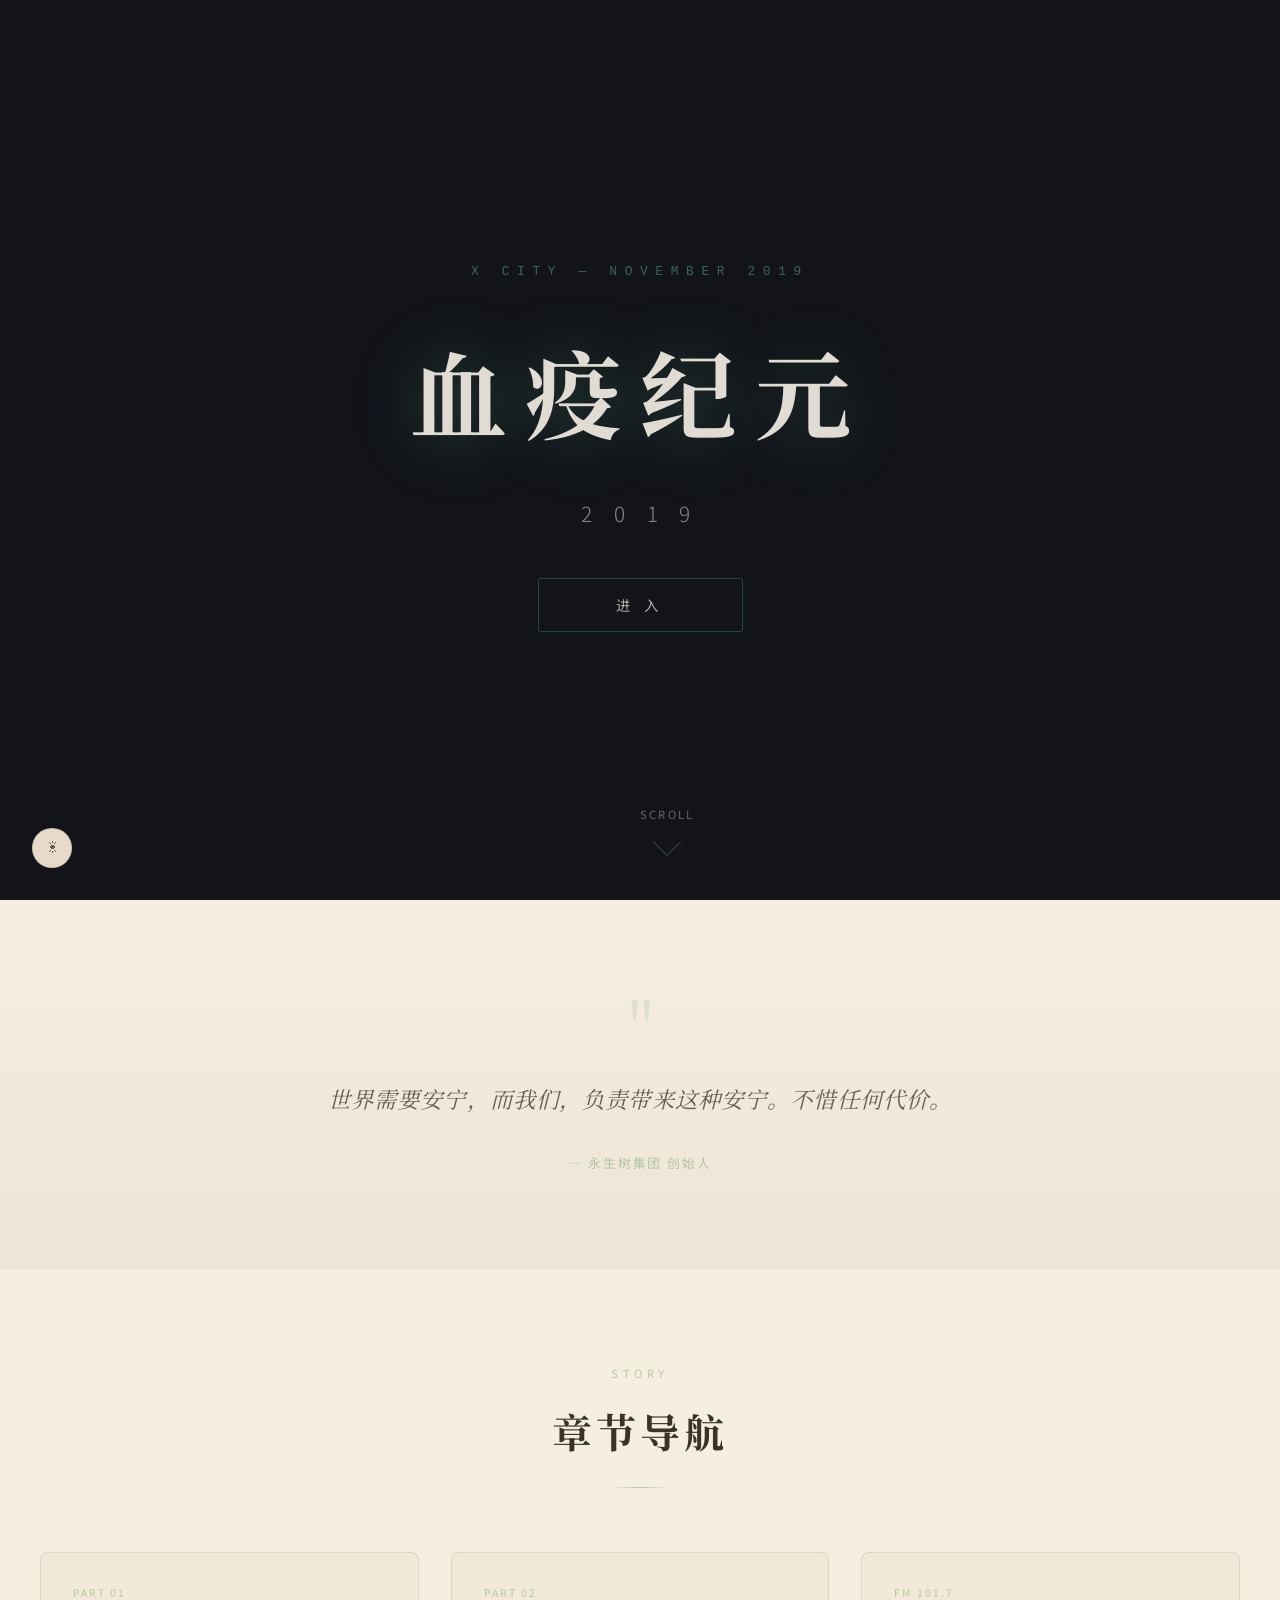
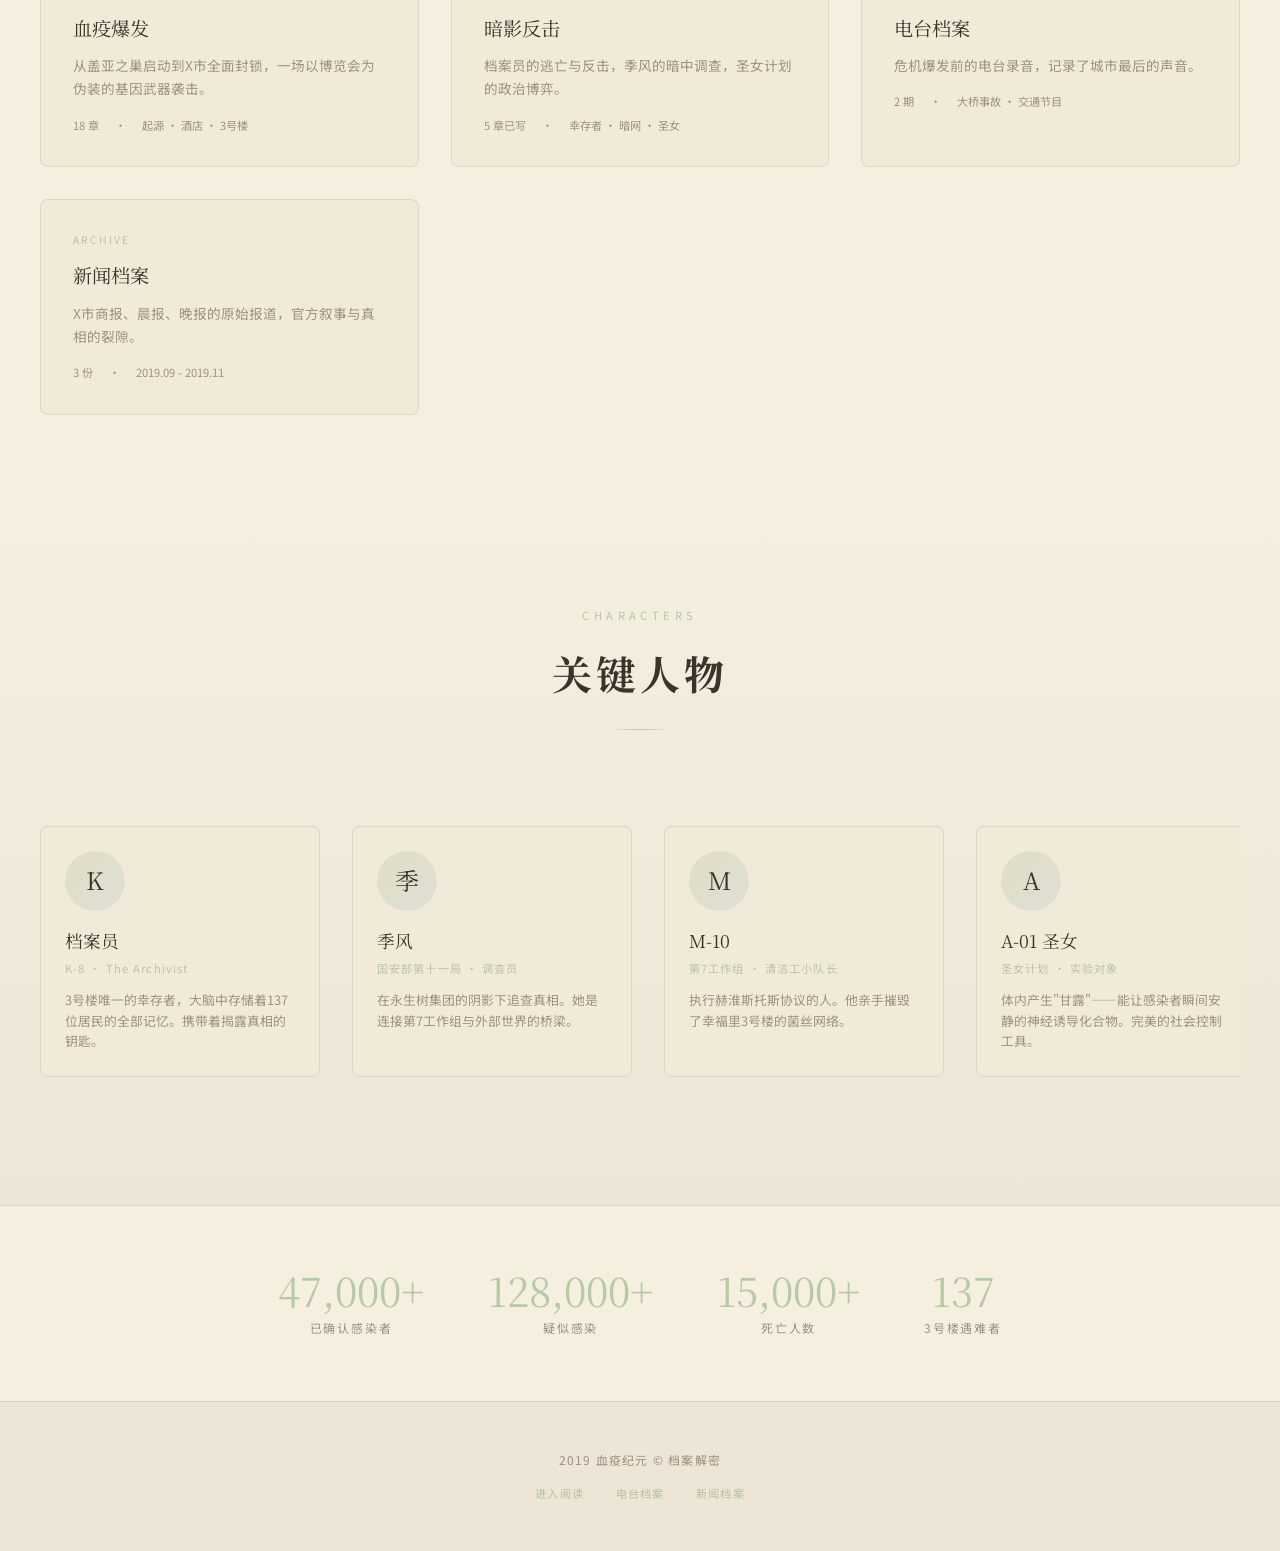
==== commit 3569f145: "三主题切换系统：暖光(默认)/亮色/暗色护眼" ====
--- a/docs/index.html
+++ b/docs/index.html
@@ -4,158 +4,345 @@
 <meta charset="UTF-8">
 <meta name="viewport" content="width=device-width, initial-scale=1.0">
 <title>2019 血疫纪元</title>
+<link rel="preconnect" href="https://fonts.googleapis.com">
 <link href="https://fonts.googleapis.com/css2?family=Noto+Serif+SC:wght@400;700&family=Noto+Sans+SC:wght@300;400;700&display=swap" rel="stylesheet">
+<link rel="stylesheet" href="common.css">
 <style>
+/* ===== RESET ===== */
 *, *::before, *::after { margin: 0; padding: 0; box-sizing: border-box; }
-html { font-size: 16px; }
+html { font-size: 16px; scroll-behavior: smooth; }
 body {
   font-family: 'Noto Sans SC', sans-serif;
-  background: #0c0c10;
-  color: #dcdce4;
-  overflow: hidden;
-  height: 100vh;
-}
-::selection { background: rgba(200,40,40,0.45); color: #fff; }
-
-/* Focus */
-:focus-visible {
-  outline: 2px solid rgba(200,40,40,0.5);
-  outline-offset: 2px;
-}
-
-/* Reduced motion */
-@media (prefers-reduced-motion: reduce) {
-  *, *::before, *::after {
-    animation-duration: 0.01ms !important;
-    transition-duration: 0.01ms !important;
-  }
-}
-
-.landing {
-  position: fixed; inset: 0;
+  background: var(--bg-base);
+  color: var(--text-primary);
+  min-height: 100vh;
+  overflow-x: hidden;
+  transition: background 0.35s ease, color 0.35s ease;
+}
+::selection { background: var(--selection-bg); color: var(--text-primary); }
+:focus-visible { outline: 2px solid var(--accent-dim); outline-offset: 2px; }
+
+/* ===== LOADING SCREEN ===== */
+.loading-screen {
+  position: fixed; inset: 0; z-index: 9999;
+  background: var(--bg-base);
   display: flex; flex-direction: column;
   align-items: center; justify-content: center;
-  background: #0c0c10;
-}
-#canvas {
-  position: absolute; inset: 0; width: 100%; height: 100%;
-}
-.content {
-  position: relative; z-index: 2;
-  text-align: center; padding: 2rem;
-}
-.date {
-  font-size: 0.85rem; letter-spacing: 0.5em;
-  color: rgba(220,50,50,0.7); margin-bottom: 2rem;
-  font-family: 'Courier New', monospace;
-  text-transform: uppercase;
-}
-.title {
+  transition: opacity 0.8s ease, visibility 0.8s ease, background 0.35s ease;
+}
+.loading-screen.hidden { opacity: 0; visibility: hidden; pointer-events: none; }
+.loading-logo {
   font-family: 'Noto Serif SC', serif;
-  font-size: clamp(2.5rem, 8vw, 5.5rem);
-  font-weight: 700; color: #e8e8f0;
-  letter-spacing: 0.15em; margin-bottom: 0.3em;
-  text-shadow: 0 0 60px rgba(200,40,40,0.4);
-  animation: pulse 4s ease-in-out infinite;
-}
-@keyframes pulse {
-  0%, 100% { text-shadow: 0 0 60px rgba(200,40,40,0.4); }
-  50% { text-shadow: 0 0 80px rgba(200,40,40,0.6), 0 0 120px rgba(200,40,40,0.25); }
-}
-.sub {
-  font-size: clamp(0.9rem, 2.5vw, 1.1rem);
-  color: rgba(220,220,228,0.55); margin-bottom: 4rem;
-  letter-spacing: 0.3em; font-weight: 300;
-}
-.enter {
-  display: inline-block; padding: 0.8em 3em;
-  border: 1px solid rgba(200,40,40,0.5);
-  color: rgba(220,220,228,0.8);
-  font-size: 0.9rem; letter-spacing: 0.3em;
+  font-size: 2rem; color: var(--text-primary);
+  letter-spacing: 0.15em; margin-bottom: 2rem;
+  animation: pulse 2s ease-in-out infinite;
+}
+@keyframes pulse { 0%, 100% { opacity: 1; } 50% { opacity: 0.5; } }
+.loading-bar {
+  width: 200px; height: 2px;
+  background: var(--border);
+  border-radius: 2px; overflow: hidden;
+}
+.loading-bar::after {
+  content: ''; display: block; width: 40%; height: 100%;
+  background: linear-gradient(90deg, transparent, var(--accent), transparent);
+  animation: loading 1.5s ease-in-out infinite;
+}
+@keyframes loading { 0% { transform: translateX(-100%); } 100% { transform: translateX(350%); } }
+
+/* ===== HERO SECTION (always dark) ===== */
+.hero {
+  position: relative; min-height: 100vh;
+  display: flex; flex-direction: column;
+  align-items: center; justify-content: center;
+  overflow: hidden;
+  background: #12141a;
+}
+#canvas { position: absolute; inset: 0; width: 100%; height: 100%; opacity: 0.5; }
+.hero-overlay {
+  position: absolute; inset: 0;
+  background: radial-gradient(ellipse at center, rgba(18,20,26,0.2) 0%, rgba(18,20,26,0.85) 65%, rgba(18,20,26,0.98) 100%);
+  pointer-events: none;
+}
+.hero-content { position: relative; z-index: 2; text-align: center; padding: 2rem; max-width: 800px; }
+.hero-date {
+  font-size: 0.8rem; letter-spacing: 0.6em;
+  color: rgba(91,170,126,0.55); margin-bottom: 2rem;
+  font-family: 'Courier New', monospace; text-transform: uppercase;
+  opacity: 0; animation: fadeInUp 0.8s ease 0.3s forwards;
+}
+.hero-title {
+  font-family: 'Noto Serif SC', serif;
+  font-size: clamp(3rem, 10vw, 6rem);
+  font-weight: 700; color: #e0dcd4;
+  letter-spacing: 0.2em; margin-bottom: 0.3em;
+  text-shadow: 0 0 60px rgba(91,170,126,0.35), 0 0 120px rgba(91,170,126,0.12);
+  animation: titleGlow 4s ease-in-out infinite, fadeInUp 0.8s ease 0.5s both;
+}
+@keyframes titleGlow {
+  0%, 100% { text-shadow: 0 0 60px rgba(91,170,126,0.35), 0 0 120px rgba(91,170,126,0.12); }
+  50% { text-shadow: 0 0 80px rgba(91,170,126,0.5), 0 0 160px rgba(91,170,126,0.18), 0 0 240px rgba(91,170,126,0.06); }
+}
+.hero-sub {
+  font-size: clamp(1rem, 3vw, 1.3rem);
+  color: #8a8680; margin-bottom: 3rem;
+  letter-spacing: 0.4em; font-weight: 300;
+  opacity: 0; animation: fadeInUp 0.8s ease 0.7s forwards;
+}
+.hero-enter {
+  display: inline-block; padding: 1em 4em;
+  border: 1px solid rgba(91,170,126,0.3);
+  color: #b0aca4; font-size: 0.9rem; letter-spacing: 0.4em;
   cursor: pointer; background: transparent;
   font-family: 'Noto Sans SC', sans-serif;
-  transition: all 0.4s ease; position: relative; overflow: hidden;
-  text-decoration: none;
-}
-.enter::before {
+  transition: all 0.4s ease; position: relative;
+  overflow: hidden; text-decoration: none;
+  border-radius: 2px;
+  opacity: 0; animation: fadeInUp 0.8s ease 0.9s forwards;
+}
+.hero-enter::before {
   content: ''; position: absolute; inset: 0;
-  background: rgba(200,40,40,0.1);
-  transform: translateX(-100%);
-  transition: transform 0.4s ease;
-}
-.enter:hover { border-color: rgba(200,40,40,0.9); color: #f8f8ff; }
-.enter:hover::before { transform: translateX(0); }
-.enter:active { transform: scale(0.97); }
-
-.quote {
+  background: linear-gradient(90deg, transparent, rgba(91,170,126,0.1), transparent);
+  transform: translateX(-100%); transition: transform 0.6s ease;
+}
+.hero-enter:hover { border-color: #5baa7e; color: #e0dcd4; box-shadow: 0 0 25px rgba(91,170,126,0.2); background: rgba(91,170,126,0.05); }
+.hero-enter:hover::before { transform: translateX(100%); }
+.hero-enter:active { transform: scale(0.97); }
+
+@keyframes fadeInUp { from { opacity: 0; transform: translateY(20px); } to { opacity: 1; transform: translateY(0); } }
+
+/* ===== SCROLL INDICATOR ===== */
+.scroll-indicator {
   position: absolute; bottom: 3rem; left: 50%; transform: translateX(-50%);
-  font-size: 0.75rem; color: rgba(220,220,228,0.35);
-  letter-spacing: 0.2em; text-align: center; width: 90%;
-  font-style: italic;
+  display: flex; flex-direction: column; align-items: center; gap: 0.5rem;
+  opacity: 0; animation: fadeInUp 0.8s ease 1.2s forwards;
+}
+.scroll-indicator span { font-size: 0.7rem; color: #6a6660; letter-spacing: 0.2em; }
+.scroll-arrow {
+  width: 20px; height: 20px;
+  border-right: 1px solid rgba(91,170,126,0.35);
+  border-bottom: 1px solid rgba(91,170,126,0.35);
+  transform: rotate(45deg);
+  animation: scrollBounce 2s ease-in-out infinite;
+}
+@keyframes scrollBounce {
+  0%, 100% { transform: rotate(45deg) translateY(0); opacity: 0.35; }
+  50% { transform: rotate(45deg) translateY(8px); opacity: 0.7; }
+}
+
+/* ===== QUOTE SECTION ===== */
+.quote-section { padding: 6rem 2rem; background: linear-gradient(180deg, var(--bg-base), var(--bg-surface)); }
+.quote-container { max-width: 700px; margin: 0 auto; text-align: center; }
+.quote-mark { font-family: 'Noto Serif SC', serif; font-size: 4rem; color: var(--accent-glow); line-height: 1; margin-bottom: 1rem; }
+.quote-text { font-family: 'Noto Serif SC', serif; font-size: clamp(1.1rem, 2.5vw, 1.4rem); color: var(--text-secondary); line-height: 2; letter-spacing: 0.05em; font-style: italic; }
+.quote-author { margin-top: 2rem; font-size: 0.8rem; color: var(--accent-dim); letter-spacing: 0.15em; }
+
+/* ===== CHAPTERS SECTION ===== */
+.chapters-section { padding: 6rem 2rem; background: var(--bg-base); }
+.section-header { text-align: center; margin-bottom: 4rem; }
+.section-label { font-size: 0.7rem; letter-spacing: 0.4em; color: var(--accent-dim); margin-bottom: 1rem; text-transform: uppercase; }
+.section-title { font-family: 'Noto Serif SC', serif; font-size: clamp(1.8rem, 4vw, 2.5rem); color: var(--text-primary); letter-spacing: 0.1em; }
+.section-divider { width: 60px; height: 1px; background: linear-gradient(90deg, transparent, var(--accent-dim), transparent); margin: 1.5rem auto 0; }
+.chapters-grid { display: grid; grid-template-columns: repeat(auto-fit, minmax(300px, 1fr)); gap: 2rem; max-width: 1200px; margin: 0 auto; }
+.chapter-card {
+  background: var(--bg-card); border: 1px solid var(--border); border-radius: var(--radius-md);
+  padding: 2rem; transition: all 0.4s ease; cursor: pointer; position: relative; overflow: hidden;
+}
+.chapter-card::before { content: ''; position: absolute; top: 0; left: 0; right: 0; height: 2px; background: linear-gradient(90deg, transparent, var(--accent-dim), transparent); opacity: 0; transition: opacity 0.4s ease; }
+.chapter-card:hover { background: var(--bg-elevated); border-color: var(--accent-glow); transform: translateY(-4px); box-shadow: 0 8px 30px var(--shadow); }
+.chapter-card:hover::before { opacity: 1; }
+.chapter-part { font-size: 0.65rem; letter-spacing: 0.2em; color: var(--accent-dim); margin-bottom: 0.8rem; text-transform: uppercase; }
+.chapter-title { font-family: 'Noto Serif SC', serif; font-size: 1.2rem; color: var(--text-primary); margin-bottom: 0.8rem; line-height: 1.4; }
+.chapter-desc { font-size: 0.85rem; color: var(--text-dim); line-height: 1.7; margin-bottom: 1rem; }
+.chapter-meta { display: flex; gap: 1rem; font-size: 0.7rem; color: var(--text-dim); }
+.chapter-meta span { display: flex; align-items: center; gap: 0.3rem; }
+
+/* ===== CHARACTERS SECTION ===== */
+.characters-section { padding: 6rem 2rem; background: linear-gradient(180deg, var(--bg-base), var(--bg-surface)); }
+.characters-scroll { display: flex; gap: 2rem; overflow-x: auto; padding: 2rem 0; max-width: 1200px; margin: 0 auto; scrollbar-width: thin; scrollbar-color: var(--scrollbar-thumb) transparent; }
+.characters-scroll::-webkit-scrollbar { height: 4px; }
+.characters-scroll::-webkit-scrollbar-track { background: transparent; }
+.characters-scroll::-webkit-scrollbar-thumb { background: var(--scrollbar-thumb); border-radius: 2px; }
+.character-card { flex: 0 0 280px; background: var(--bg-card); border: 1px solid var(--border); border-radius: var(--radius-md); padding: 1.5rem; transition: all 0.3s ease; }
+.character-card:hover { border-color: var(--accent-glow); background: var(--bg-elevated); box-shadow: 0 4px 20px var(--shadow); }
+.character-avatar { width: 60px; height: 60px; border-radius: 50%; background: linear-gradient(135deg, var(--accent-glow), rgba(90,140,191,0.12)); display: flex; align-items: center; justify-content: center; font-family: 'Noto Serif SC', serif; font-size: 1.5rem; color: var(--text-primary); margin-bottom: 1rem; }
+.character-name { font-family: 'Noto Serif SC', serif; font-size: 1.1rem; color: var(--text-primary); margin-bottom: 0.3rem; }
+.character-role { font-size: 0.7rem; color: var(--accent-dim); letter-spacing: 0.1em; margin-bottom: 0.8rem; }
+.character-desc { font-size: 0.8rem; color: var(--text-dim); line-height: 1.6; }
+
+/* ===== STATS SECTION ===== */
+.stats-section { padding: 4rem 2rem; background: var(--bg-base); border-top: 1px solid var(--border); }
+.stats-grid { display: flex; justify-content: center; gap: 4rem; flex-wrap: wrap; max-width: 800px; margin: 0 auto; }
+.stat-item { text-align: center; }
+.stat-num { font-family: 'Noto Serif SC', serif; font-size: 2.5rem; color: var(--accent-dim); line-height: 1; }
+.stat-label { font-size: 0.75rem; color: var(--text-dim); letter-spacing: 0.15em; margin-top: 0.5rem; }
+
+/* ===== FOOTER ===== */
+.footer { padding: 3rem 2rem; background: var(--bg-surface); border-top: 1px solid var(--border); text-align: center; }
+.footer-text { font-size: 0.75rem; color: var(--text-dim); letter-spacing: 0.1em; }
+.footer-links { display: flex; justify-content: center; gap: 2rem; margin-top: 1rem; }
+.footer-links a { font-size: 0.7rem; color: var(--accent-dim); text-decoration: none; letter-spacing: 0.1em; transition: color 0.3s; }
+.footer-links a:hover { color: var(--accent); }
+
+/* ===== RESPONSIVE ===== */
+@media (max-width: 768px) {
+  .hero-content { padding: 1.5rem; }
+  .chapters-grid { grid-template-columns: 1fr; }
+  .stats-grid { gap: 2rem; }
+  .stat-num { font-size: 2rem; }
+  .characters-scroll { padding: 1rem; }
+  .character-card { flex: 0 0 240px; }
+}
+@media (prefers-reduced-motion: reduce) {
+  *, *::before, *::after { animation-duration: 0.01ms !important; transition-duration: 0.01ms !important; }
 }
 </style>
+<meta name="description" content="2019 血疫纪元 - 一场以博览会为伪装的基因武器袭击">
 </head>
 <body>
 
-<div class="landing">
+<!-- Loading Screen -->
+<div class="loading-screen" id="loading">
+  <div class="loading-logo">血疫纪元</div>
+  <div class="loading-bar"></div>
+</div>
+
+<!-- Theme Toggle -->
+<button class="theme-toggle" onclick="cycleTheme()" title="切换主题">☀</button>
+
+<!-- Hero Section -->
+<section class="hero">
   <canvas id="canvas"></canvas>
-  <div class="content">
-    <div class="date">X CITY &mdash; NOVEMBER 2019</div>
-    <h1 class="title">血疫纪元</h1>
-    <div class="sub">2019</div>
-    <a class="enter" href="app.html">&emsp;进 入&emsp;</a>
-  </div>
-  <div class="quote">"世界需要安宁，而我们，负责带来这种安宁。不惜任何代价。"</div>
-</div>
+  <div class="hero-overlay"></div>
+  <div class="hero-content">
+    <div class="hero-date">X CITY &mdash; NOVEMBER 2019</div>
+    <h1 class="hero-title">血疫纪元</h1>
+    <div class="hero-sub">2 0 1 9</div>
+    <a class="hero-enter" href="app.html">&emsp;进 入&emsp;</a>
+  </div>
+  <div class="scroll-indicator">
+    <span>SCROLL</span>
+    <div class="scroll-arrow"></div>
+  </div>
+</section>
+
+<!-- Quote Section -->
+<section class="quote-section">
+  <div class="quote-container">
+    <div class="quote-mark">"</div>
+    <p class="quote-text">世界需要安宁，而我们，负责带来这种安宁。不惜任何代价。</p>
+    <div class="quote-author">&mdash; 永生树集团 创始人</div>
+  </div>
+</section>
+
+<!-- Chapters Section -->
+<section class="chapters-section">
+  <div class="section-header">
+    <div class="section-label">Story</div>
+    <h2 class="section-title">章节导航</h2>
+    <div class="section-divider"></div>
+  </div>
+  <div class="chapters-grid">
+    <a href="app.html" class="chapter-card" style="text-decoration:none;">
+      <div class="chapter-part">Part 01</div>
+      <div class="chapter-title">血疫爆发</div>
+      <div class="chapter-desc">从盖亚之巢启动到X市全面封锁，一场以博览会为伪装的基因武器袭击。</div>
+      <div class="chapter-meta"><span>18 章</span><span>·</span><span>起源 · 酒店 · 3号楼</span></div>
+    </a>
+    <a href="app.html" class="chapter-card" style="text-decoration:none;">
+      <div class="chapter-part">Part 02</div>
+      <div class="chapter-title">暗影反击</div>
+      <div class="chapter-desc">档案员的逃亡与反击，季风的暗中调查，圣女计划的政治博弈。</div>
+      <div class="chapter-meta"><span>5 章已写</span><span>·</span><span>幸存者 · 暗网 · 圣女</span></div>
+    </a>
+    <a href="radio.html" class="chapter-card" style="text-decoration:none;">
+      <div class="chapter-part">FM 101.7</div>
+      <div class="chapter-title">电台档案</div>
+      <div class="chapter-desc">危机爆发前的电台录音，记录了城市最后的声音。</div>
+      <div class="chapter-meta"><span>2 期</span><span>·</span><span>大桥事故 · 交通节目</span></div>
+    </a>
+    <a href="news.html" class="chapter-card" style="text-decoration:none;">
+      <div class="chapter-part">Archive</div>
+      <div class="chapter-title">新闻档案</div>
+      <div class="chapter-desc">X市商报、晨报、晚报的原始报道，官方叙事与真相的裂隙。</div>
+      <div class="chapter-meta"><span>3 份</span><span>·</span><span>2019.09 - 2019.11</span></div>
+    </a>
+  </div>
+</section>
+
+<!-- Characters Section -->
+<section class="characters-section">
+  <div class="section-header">
+    <div class="section-label">Characters</div>
+    <h2 class="section-title">关键人物</h2>
+    <div class="section-divider"></div>
+  </div>
+  <div class="characters-scroll">
+    <div class="character-card">
+      <div class="character-avatar">K</div>
+      <div class="character-name">档案员</div>
+      <div class="character-role">K-8 · The Archivist</div>
+      <div class="character-desc">3号楼唯一的幸存者，大脑中存储着137位居民的全部记忆。携带着揭露真相的钥匙。</div>
+    </div>
+    <div class="character-card">
+      <div class="character-avatar">季</div>
+      <div class="character-name">季风</div>
+      <div class="character-role">国安部第十一局 · 调查员</div>
+      <div class="character-desc">在永生树集团的阴影下追查真相。她是连接第7工作组与外部世界的桥梁。</div>
+    </div>
+    <div class="character-card">
+      <div class="character-avatar">M</div>
+      <div class="character-name">M-10</div>
+      <div class="character-role">第7工作组 · 清洁工小队长</div>
+      <div class="character-desc">执行赫淮斯托斯协议的人。他亲手摧毁了幸福里3号楼的菌丝网络。</div>
+    </div>
+    <div class="character-card">
+      <div class="character-avatar">A</div>
+      <div class="character-name">A-01 圣女</div>
+      <div class="character-role">圣女计划 · 实验对象</div>
+      <div class="character-desc">体内产生"甘露"——能让感染者瞬间安静的神经诱导化合物。完美的社会控制工具。</div>
+    </div>
+    <div class="character-card">
+      <div class="character-avatar">母</div>
+      <div class="character-name">母亲</div>
+      <div class="character-role">盖亚意识 · Project Gaia's Nest</div>
+      <div class="character-desc">失控的集体意识网络。通过菌丝同化人类，将自由意志替换为"静默管理"。</div>
+    </div>
+  </div>
+</section>
+
+<!-- Stats Section -->
+<section class="stats-section">
+  <div class="stats-grid">
+    <div class="stat-item"><div class="stat-num">47,000+</div><div class="stat-label">已确认感染者</div></div>
+    <div class="stat-item"><div class="stat-num">128,000+</div><div class="stat-label">疑似感染</div></div>
+    <div class="stat-item"><div class="stat-num">15,000+</div><div class="stat-label">死亡人数</div></div>
+    <div class="stat-item"><div class="stat-num">137</div><div class="stat-label">3号楼遇难者</div></div>
+  </div>
+</section>
+
+<!-- Footer -->
+<footer class="footer">
+  <div class="footer-text">2019 血疫纪元 &copy; 档案解密</div>
+  <div class="footer-links">
+    <a href="app.html">进入阅读</a>
+    <a href="radio.html">电台档案</a>
+    <a href="news.html">新闻档案</a>
+  </div>
+</footer>
 
 <script>
-(function() {
-  const canvas = document.getElementById('canvas');
-  const ctx = canvas.getContext('2d');
-  let w, h, particles = [];
-
-  function resize() {
-    w = canvas.width = window.innerWidth;
-    h = canvas.height = window.innerHeight;
-  }
-  window.addEventListener('resize', resize);
-  resize();
-
-  for (let i = 0; i < 60; i++) {
-    particles.push({
-      x: Math.random() * w, y: Math.random() * h,
-      vx: (Math.random() - 0.5) * 0.3,
-      vy: -Math.random() * 0.4 - 0.1,
-      r: Math.random() * 1.5 + 0.3,
-      a: Math.random() * 0.15 + 0.02,
-      color: Math.random() > 0.5 ? '180,30,30' : '100,140,200'
-    });
-  }
-
-  var rafId = null;
-  function draw() {
-    ctx.clearRect(0, 0, w, h);
-    particles.forEach(p => {
-      ctx.beginPath();
-      ctx.arc(p.x, p.y, p.r, 0, Math.PI * 2);
-      ctx.fillStyle = 'rgba(' + p.color + ',' + p.a + ')';
-      ctx.fill();
-      p.x += p.vx; p.y += p.vy;
-      if (p.y < -10) { p.y = h + 10; p.x = Math.random() * w; }
-      if (p.x < -10) p.x = w + 10;
-      if (p.x > w + 10) p.x = -10;
-    });
-    rafId = requestAnimationFrame(draw);
-  }
-  draw();
-
-  // Pause animation when tab is hidden
-  document.addEventListener('visibilitychange', () => {
-    if (document.hidden) { cancelAnimationFrame(rafId); rafId = null; }
-    else if (!rafId) draw();
-  });
-})();
+// Theme
+(function(){var t=localStorage.getItem('theme')||'warm';document.documentElement.setAttribute('data-theme',t);var icons={warm:'☀',light:'○',dark:'●'};var btn=document.querySelector('.theme-toggle');if(btn)btn.textContent=icons[t];window.cycleTheme=function(){var s=['warm','light','dark'];var cur=document.documentElement.getAttribute('data-theme');var i=(s.indexOf(cur)+1)%s.length;document.documentElement.setAttribute('data-theme',s[i]);localStorage.setItem('theme',s[i]);if(btn)btn.textContent=icons[s[i]];};})();
+
+// Loading
+window.addEventListener('load',()=>{setTimeout(()=>{document.getElementById('loading').classList.add('hidden');},1200);});
+
+// Particle Canvas
+(function(){var canvas=document.getElementById('canvas'),ctx=canvas.getContext('2d'),w,h,particles=[],animationId=null,isVisible=true;function resize(){w=canvas.width=window.innerWidth;h=canvas.height=window.innerHeight;}function create(){particles=[];var c=Math.min(80,Math.floor(w*h/15000));for(var i=0;i<c;i++)particles.push({x:Math.random()*w,y:Math.random()*h,vx:(Math.random()-0.5)*0.2,vy:-Math.random()*0.3-0.05,r:Math.random()*1.8+0.2,a:Math.random()*0.15+0.03,color:Math.random()>0.6?'160,40,40':'70,100,160'});}function draw(){if(!isVisible)return;ctx.clearRect(0,0,w,h);particles.forEach(function(p){ctx.beginPath();ctx.arc(p.x,p.y,p.r,0,Math.PI*2);ctx.fillStyle='rgba('+p.color+','+p.a+')';ctx.fill();p.x+=p.vx;p.y+=p.vy;if(p.y<-10){p.y=h+10;p.x=Math.random()*w;}if(p.x<-10)p.x=w+10;if(p.x>w+10)p.x=-10;});animationId=requestAnimationFrame(draw);}function init(){resize();create();draw();}window.addEventListener('resize',function(){resize();create();});document.addEventListener('visibilitychange',function(){isVisible=!document.hidden;if(isVisible&&!animationId)draw();else if(!isVisible&&animationId){cancelAnimationFrame(animationId);animationId=null;}});var obs=new IntersectionObserver(function(entries){entries.forEach(function(entry){if(entry.target===canvas.parentElement){isVisible=entry.isIntersecting;if(isVisible&&!animationId)draw();else if(!isVisible&&animationId){cancelAnimationFrame(animationId);animationId=null;}}});},{threshold:0.1});init();obs.observe(canvas.parentElement);})();
+
+// Scroll animations
+(function(){var obs=new IntersectionObserver(function(entries){entries.forEach(function(entry){if(entry.isIntersecting){entry.target.style.opacity='1';entry.target.style.transform='translateY(0)';}});},{threshold:0.1,rootMargin:'0px 0px -50px 0px'});document.querySelectorAll('.chapter-card,.character-card,.stat-item').forEach(function(el){el.style.opacity='0';el.style.transform='translateY(20px)';el.style.transition='opacity 0.6s ease, transform 0.6s ease';obs.observe(el);});})();
 </script>
-
 </body>
 </html>
--- a/docs/common.css
+++ b/docs/common.css
@@ -0,0 +1,209 @@
+/* ===== common.css — 2019血疫纪元 — Multi-theme system ===== */
+
+/* --- Theme: Warm (default) --- */
+:root {
+  --bg-base: #f5efe0;
+  --bg-surface: #ede5d5;
+  --bg-elevated: #e5dbc8;
+  --bg-card: #f2ead8;
+  --text-primary: #3d3229;
+  --text-secondary: #6b5d4f;
+  --text-dim: #a09080;
+  --text-body: #4a3f35;
+  --accent: #6b9e5a;
+  --accent-glow: rgba(107,158,90,0.15);
+  --accent-dim: rgba(107,158,90,0.45);
+  --accent-warm: #c48a30;
+  --accent-blue: #5a8cbf;
+  --accent-red: #c45c5c;
+  --border: rgba(60,45,30,0.1);
+  --border-hover: rgba(60,45,30,0.18);
+  --header-bg: rgba(245,239,224,0.92);
+  --header-border: rgba(60,45,30,0.08);
+  --selection-bg: rgba(107,158,90,0.3);
+  --scrollbar-thumb: rgba(60,45,30,0.15);
+  --scrollbar-hover: rgba(60,45,30,0.28);
+  --code-bg: rgba(60,45,30,0.06);
+  --blockquote-bg: rgba(107,158,90,0.05);
+  --blockquote-border: rgba(107,158,90,0.35);
+  --shadow: rgba(60,45,30,0.08);
+  --radius-sm: 4px;
+  --radius-md: 8px;
+  --radius-lg: 12px;
+  --transition: 0.25s ease;
+}
+
+/* --- Theme: Light --- */
+[data-theme="light"] {
+  --bg-base: #fafaf8;
+  --bg-surface: #f2f2f0;
+  --bg-elevated: #eaeae8;
+  --bg-card: #ffffff;
+  --text-primary: #2c2c2c;
+  --text-secondary: #5a5a5a;
+  --text-dim: #999;
+  --text-body: #444;
+  --accent: #5baa7e;
+  --accent-glow: rgba(91,170,126,0.12);
+  --accent-dim: rgba(91,170,126,0.45);
+  --accent-warm: #d4944a;
+  --accent-blue: #5a8cbf;
+  --accent-red: #c45c5c;
+  --border: rgba(0,0,0,0.08);
+  --border-hover: rgba(0,0,0,0.15);
+  --header-bg: rgba(255,255,255,0.92);
+  --header-border: rgba(0,0,0,0.06);
+  --selection-bg: rgba(91,170,126,0.3);
+  --scrollbar-thumb: rgba(0,0,0,0.12);
+  --scrollbar-hover: rgba(0,0,0,0.22);
+  --code-bg: rgba(0,0,0,0.05);
+  --blockquote-bg: rgba(91,170,126,0.04);
+  --blockquote-border: rgba(91,170,126,0.35);
+  --shadow: rgba(0,0,0,0.06);
+}
+
+/* --- Theme: Dark (high contrast) --- */
+[data-theme="dark"] {
+  --bg-base: #1a1c20;
+  --bg-surface: #22242a;
+  --bg-elevated: #2a2c32;
+  --bg-card: #26282e;
+  --text-primary: #e0dcd4;
+  --text-secondary: #a8a098;
+  --text-dim: #706860;
+  --text-body: #d0ccc4;
+  --accent: #6bc88e;
+  --accent-glow: rgba(107,200,142,0.15);
+  --accent-dim: rgba(107,200,142,0.45);
+  --accent-warm: #e0a050;
+  --accent-blue: #6aa0d0;
+  --accent-red: #d06868;
+  --border: rgba(255,255,255,0.08);
+  --border-hover: rgba(255,255,255,0.15);
+  --header-bg: rgba(26,28,32,0.92);
+  --header-border: rgba(255,255,255,0.06);
+  --selection-bg: rgba(107,200,142,0.3);
+  --scrollbar-thumb: rgba(255,255,255,0.1);
+  --scrollbar-hover: rgba(255,255,255,0.2);
+  --code-bg: rgba(255,255,255,0.04);
+  --blockquote-bg: rgba(107,200,142,0.05);
+  --blockquote-border: rgba(107,200,142,0.35);
+  --shadow: rgba(0,0,0,0.25);
+}
+
+/* ===== Reset ===== */
+*, *::before, *::after { margin: 0; padding: 0; box-sizing: border-box; }
+html { font-size: 16px; scroll-behavior: smooth; }
+
+::selection { background: var(--selection-bg); color: var(--text-primary); }
+
+::-webkit-scrollbar { width: 5px; }
+::-webkit-scrollbar-track { background: transparent; }
+::-webkit-scrollbar-thumb { background: var(--scrollbar-thumb); border-radius: 3px; }
+::-webkit-scrollbar-thumb:hover { background: var(--scrollbar-hover); }
+
+:focus-visible { outline: 2px solid var(--accent-dim); outline-offset: 2px; }
+button:focus-visible, a:focus-visible { outline: 2px solid var(--accent-dim); outline-offset: 2px; border-radius: 2px; }
+
+@media (prefers-reduced-motion: reduce) {
+  *, *::before, *::after {
+    animation-duration: 0.01ms !important;
+    animation-iteration-count: 1 !important;
+    transition-duration: 0.01ms !important;
+  }
+  html { scroll-behavior: auto; }
+}
+
+/* ===== Body ===== */
+body {
+  font-family: 'Noto Sans SC', 'PingFang SC', 'Microsoft YaHei', sans-serif;
+  background: var(--bg-base);
+  color: var(--text-primary);
+  overflow-x: hidden;
+  min-height: 100vh;
+  line-height: 1.6;
+  transition: background 0.35s ease, color 0.35s ease;
+}
+
+/* ===== Page Header ===== */
+.page-header {
+  position: fixed; top: 0; left: 0; right: 0; z-index: 100;
+  display: flex; align-items: center; justify-content: space-between;
+  padding: 0.8rem 2rem;
+  background: var(--header-bg);
+  border-bottom: 1px solid var(--header-border);
+  backdrop-filter: blur(12px);
+  -webkit-backdrop-filter: blur(12px);
+  transition: background 0.35s ease;
+}
+.page-header .logo {
+  font-family: 'Noto Serif SC', serif;
+  font-size: 0.9rem; color: var(--text-primary);
+  cursor: pointer; text-decoration: none;
+  letter-spacing: 0.05em;
+}
+.page-header .logo span { color: var(--accent); }
+.page-header .nav-links {
+  display: flex; gap: 1.2rem; align-items: center;
+}
+.page-header .nav-links a {
+  font-size: 0.75rem; color: var(--text-dim);
+  text-decoration: none; transition: color 0.3s;
+  letter-spacing: 0.05em;
+}
+.page-header .nav-links a:hover { color: var(--accent); }
+.page-header .nav-links a.active { color: var(--accent-dim); }
+
+/* ===== Theme Toggle ===== */
+.theme-toggle {
+  position: fixed; bottom: 2rem; left: 2rem;
+  z-index: 200;
+  width: 40px; height: 40px;
+  border-radius: 50%;
+  border: 1px solid var(--border);
+  background: var(--bg-elevated);
+  color: var(--text-secondary);
+  font-size: 1rem;
+  cursor: pointer;
+  display: flex; align-items: center; justify-content: center;
+  transition: all 0.3s ease;
+  box-shadow: 0 2px 8px var(--shadow);
+  padding: 0;
+  line-height: 1;
+}
+.theme-toggle:hover {
+  border-color: var(--accent);
+  color: var(--accent);
+  transform: translateY(-2px);
+  box-shadow: 0 4px 12px var(--shadow);
+}
+
+/* ===== Animations ===== */
+@keyframes fadeIn {
+  from { opacity: 0; transform: translateY(12px); }
+  to { opacity: 1; transform: translateY(0); }
+}
+.fade-in { animation: fadeIn 0.4s ease forwards; }
+
+/* ===== Toast ===== */
+.toast {
+  position: fixed; bottom: 2rem; left: 50%; transform: translateX(-50%);
+  padding: 0.6rem 1.5rem;
+  background: var(--bg-elevated);
+  border: 1px solid var(--border);
+  border-radius: var(--radius-md);
+  color: var(--text-secondary);
+  font-size: 0.82rem;
+  z-index: 999;
+  animation: fadeIn 0.3s ease;
+  pointer-events: none;
+  box-shadow: 0 4px 20px var(--shadow);
+}
+
+/* ===== Theme Switch JS (inline in each page) =====
+  Add to each page:
+  <button class="theme-toggle" onclick="cycleTheme()" title="切换主题">☀</button>
+  <script>
+  (function(){var t=localStorage.getItem('theme')||'warm';document.documentElement.setAttribute('data-theme',t);window.cycleTheme=function(){var s=['warm','light','dark'];var i=(s.indexOf(document.documentElement.getAttribute('data-theme'))+1)%s.length;document.documentElement.setAttribute('data-theme',s[i]);localStorage.setItem('theme',s[i]);document.querySelector('.theme-toggle').textContent={warm:'☀',light:'○',dark:'●'}[s[i]];};document.querySelector('.theme-toggle').textContent={warm:'☀',light:'○',dark:'●'}[t];})();
+  </script>
+*/
